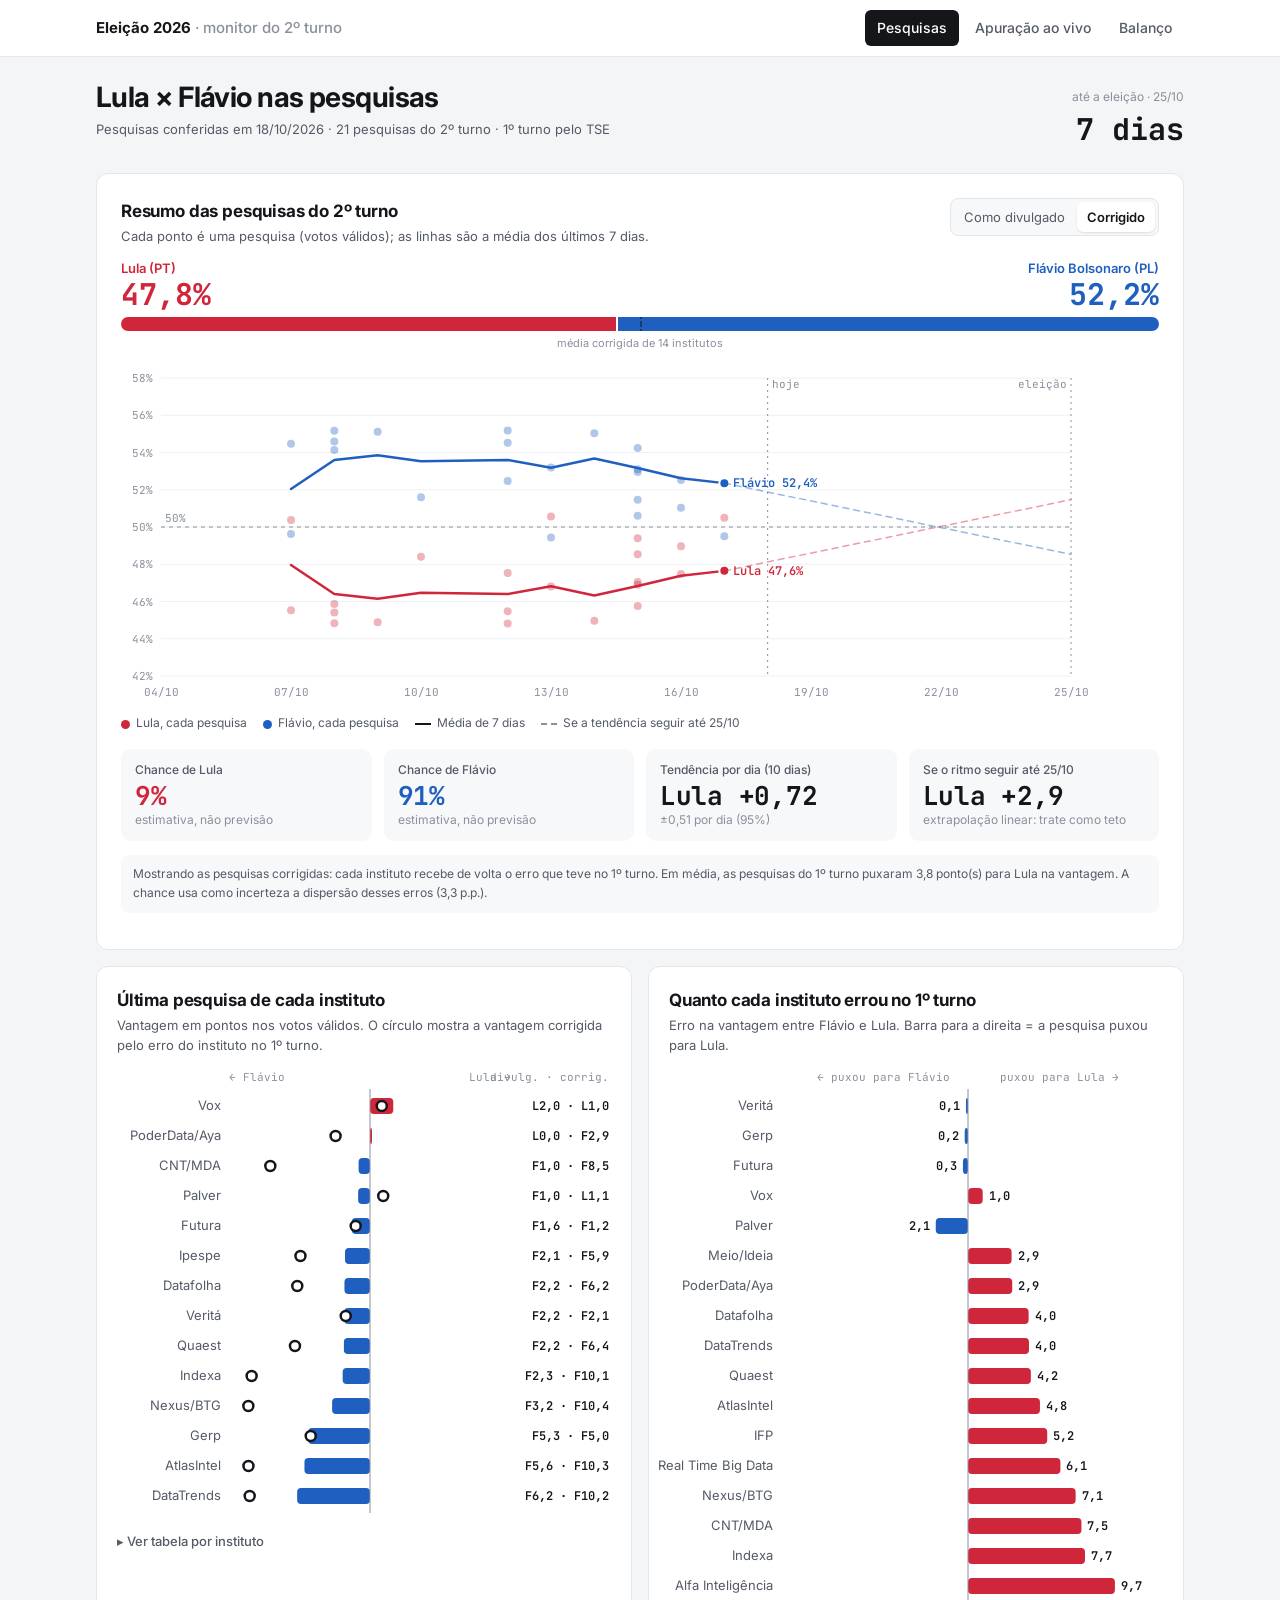
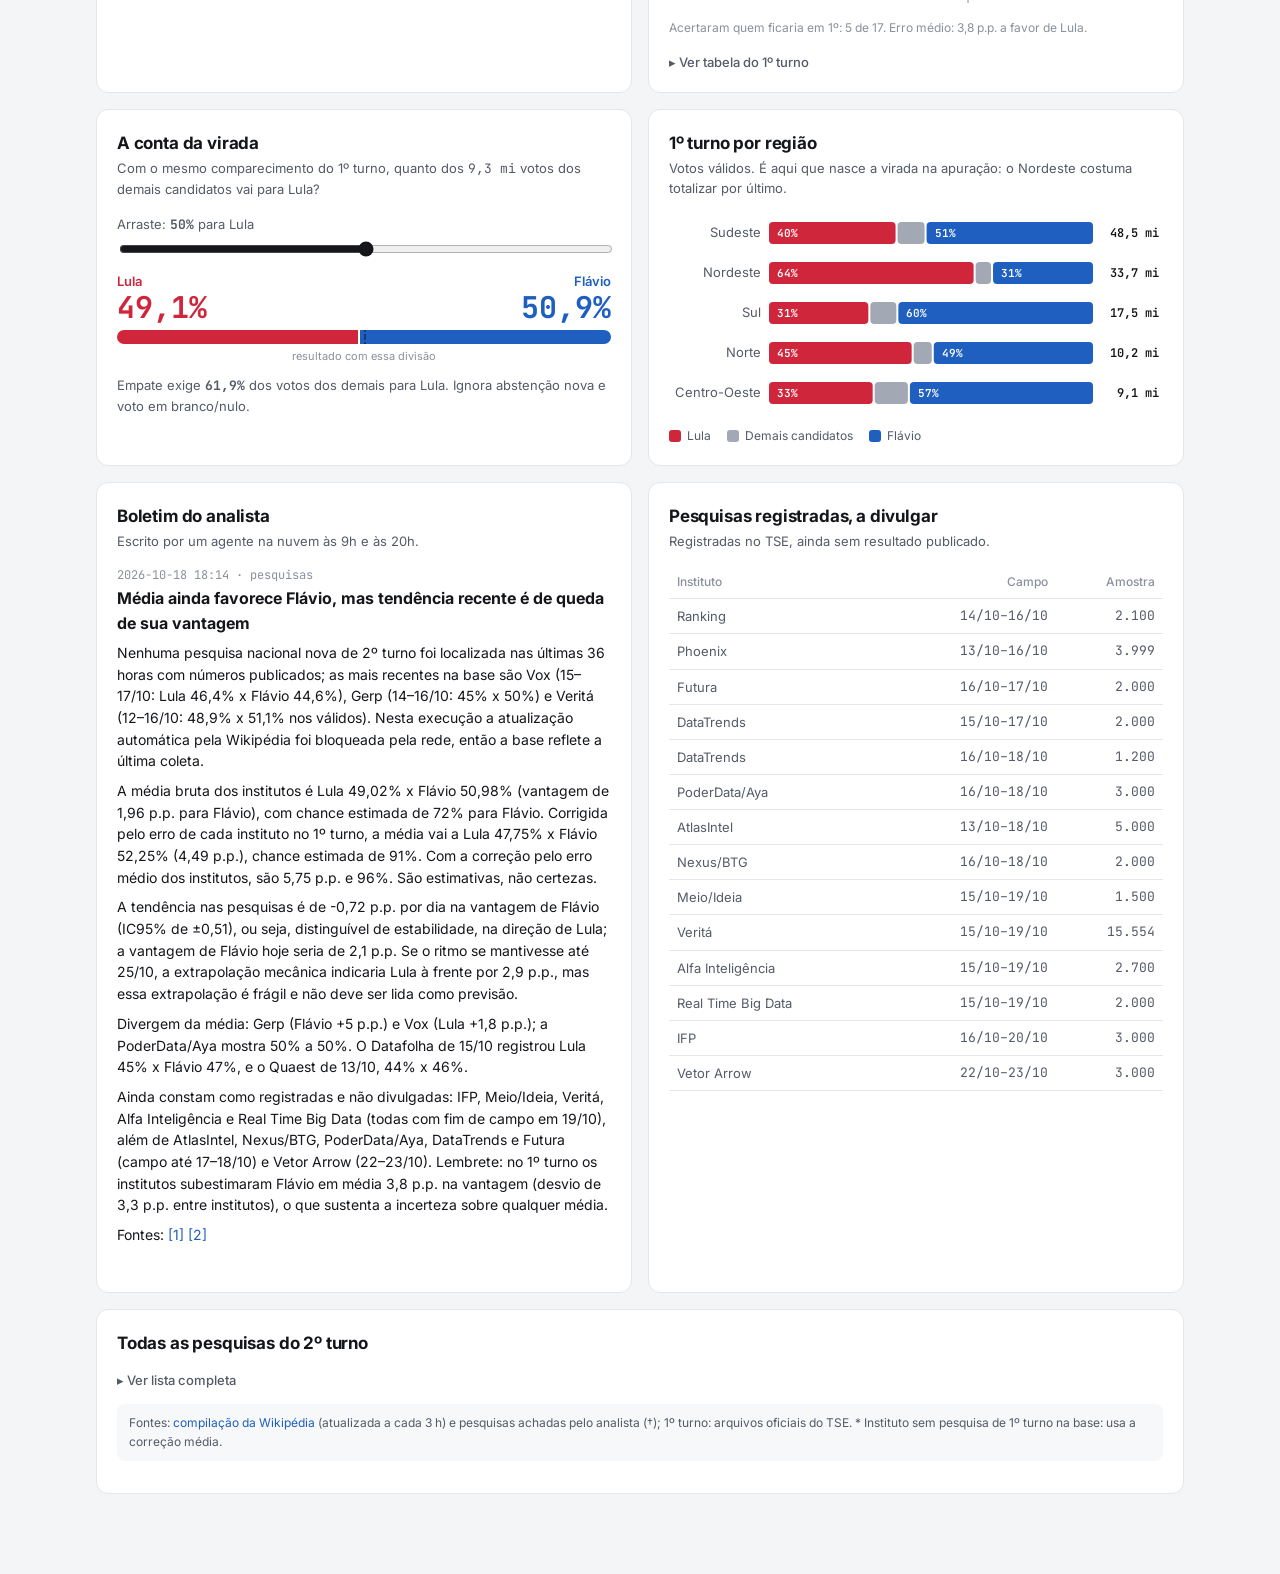
==== painel/index.html @ 5ea0d546 "Celular: abas curtas e rótulos de gráfico dentro da borda Co-Authored-By: Claude Opus 5.5 <noreply@a" ====
<!doctype html>
<html lang="pt-BR">
<head>
<meta charset="utf-8">
<meta name="viewport" content="width=device-width, initial-scale=1">
<meta name="color-scheme" content="light">
<title>Monitor Eleição 2026</title>
<link rel="preconnect" href="https://fonts.googleapis.com">
<link href="https://fonts.googleapis.com/css2?family=Inter:wght@400;500;600;700&family=JetBrains+Mono:wght@400;600&display=swap" rel="stylesheet">
<link rel="stylesheet" href="estilo.css?v=5">
</head>
<body>
<nav class="barra-topo"><div class="dentro">
  <a class="marca" href="index.html">Eleição 2026<span> · monitor do 2º turno</span></a>
  <div class="abas"><a href="index.html" aria-current="page">Pesquisas</a><a href="apuracao.html">Apuração<span class="longo"> ao vivo</span></a><a href="balanco.html">Balanço</a></div>
</div></nav>

<main>
  <div class="titulo">
    <div>
      <h1>Lula × Flávio nas pesquisas</h1>
      <p class="sub" id="atualizado"></p>
    </div>
    <div class="contagem"><div class="mini">até a eleição · 25/10</div><div class="val num" id="dias"></div></div>
  </div>

  <section class="cartao principal">
    <div class="cabeca">
      <div>
        <h2>Resumo das pesquisas do 2º turno</h2>
        <p class="sub" style="margin:0">Cada ponto é uma pesquisa (votos válidos); as linhas são a média dos últimos 7 dias.</p>
      </div>
      <div class="seg" role="group" aria-label="Correção" id="modos">
        <button data-modo="bruta">Como divulgado</button>
        <button data-modo="instituto">Corrigido</button>
      </div>
    </div>
    <div id="duelo"></div>
    <div class="grafico" id="grafResumo" style="margin-top:12px"></div>
    <div class="legenda">
      <span><i class="ponto" style="background:var(--lula)"></i>Lula, cada pesquisa</span>
      <span><i class="ponto" style="background:var(--flavio)"></i>Flávio, cada pesquisa</span>
      <span><i class="linha" style="border-color:var(--texto)"></i>Média de 7 dias</span>
      <span><i class="tracejada" style="border-color:var(--texto-3)"></i>Se a tendência seguir até 25/10</span>
    </div>
    <div class="kpis" id="kpis" style="margin-top:16px"></div>
    <p class="aviso" id="explicaModo"></p>
  </section>

  <div class="grade">
    <section class="cartao">
      <h2>Última pesquisa de cada instituto</h2>
      <p class="sub">Vantagem em pontos nos votos válidos. O círculo mostra a vantagem corrigida pelo erro do instituto no 1º turno.</p>
      <div class="grafico" id="grafInstitutos"></div>
      <details class="tabela"><summary>Ver tabela por instituto</summary><div class="tabela-rola"><table id="institutos"></table></div></details>
    </section>
    <section class="cartao">
      <h2>Quanto cada instituto errou no 1º turno</h2>
      <p class="sub">Erro na vantagem entre Flávio e Lula. Barra para a direita = a pesquisa puxou para Lula.</p>
      <div class="grafico" id="grafErros"></div>
      <p class="mini" id="resumoErros"></p>
      <details class="tabela"><summary>Ver tabela do 1º turno</summary><div class="tabela-rola"><table id="erros1t"></table></div></details>
    </section>
  </div>

  <div class="grade">
    <section class="cartao">
      <h2>A conta da virada</h2>
      <p class="sub">Com o mesmo comparecimento do 1º turno, quanto dos <span class="num" id="outrosVotos"></span> votos dos demais candidatos vai para Lula?</p>
      <label for="transf" class="sub" style="display:block;margin-bottom:4px">Arraste: <b class="num" id="transfValor"></b> para Lula</label>
      <input type="range" id="transf" min="0" max="100" step="1" value="50">
      <div id="dueloTransf" style="margin-top:8px"></div>
      <p class="sub" id="empate" style="margin:10px 0 0"></p>
    </section>
    <section class="cartao">
      <h2>1º turno por região</h2>
      <p class="sub">Votos válidos. É aqui que nasce a virada na apuração: o Nordeste costuma totalizar por último.</p>
      <div class="grafico" id="grafRegioes"></div>
      <div class="legenda">
        <span><i style="background:var(--lula)"></i>Lula</span>
        <span><i style="background:var(--neutro)"></i>Demais candidatos</span>
        <span><i style="background:var(--flavio)"></i>Flávio</span>
      </div>
    </section>
  </div>

  <div class="grade">
    <section class="cartao" id="secBoletins" style="display:none">
      <h2>Boletim do analista</h2>
      <p class="sub">Escrito por um agente na nuvem às 9h e às 20h.</p>
      <div id="boletins"></div>
    </section>
    <section class="cartao">
      <h2>Pesquisas registradas, a divulgar</h2>
      <p class="sub">Registradas no TSE, ainda sem resultado publicado.</p>
      <div class="tabela-rola" style="margin-top:0"><table id="agenda"></table></div>
    </section>
  </div>

  <section class="cartao">
    <h2>Todas as pesquisas do 2º turno</h2>
    <details class="tabela"><summary>Ver lista completa</summary><div class="tabela-rola"><table id="lista2t"></table></div></details>
    <p class="aviso" id="fonte"></p>
  </section>
</main>

<script src="graficos.js?v=5"></script>
<script src="dados.js"></script>
<script>
(() => {
  const D = window.DADOS, P = D.pesquisas, BR = D.primeiro_turno.br;
  const fmt = (n, c = 1) => n.toLocaleString("pt-BR", { minimumFractionDigits: c, maximumFractionDigits: c });
  const sinal = (n, c = 1) => (n > 0 ? "+" : n < 0 ? "−" : "") + fmt(Math.abs(n), c);
  const milhoes = n => fmt(n / 1e6, 1) + " mi";
  const dataBR = s => s.slice(8, 10) + "/" + s.slice(5, 7);
  const dias = (a, b) => (new Date(b + "T12:00:00") - new Date(a + "T12:00:00")) / 864e5;
  const el = id => document.getElementById(id);
  const esc = G.esc;
  const HOJE = P.atualizado_em, ELEICAO = "2026-10-25";

  // Resultado real do 1º turno em % dos válidos (fonte: TSE).
  const real = { lula: 100 * BR.lula / BR.validos, flavio: 100 * BR.flavio / BR.validos };
  const margemReal = real.flavio - real.lula;

  // Pesquisa → votos válidos. Sem 'indecisos', o instituto já divulga válidos; com ele, a base é o que sobra.
  const validos1t = p => { const base = p.indecisos == null ? 100 : 100 - p.indecisos; return { lula: 100 * p.lula / base, flavio: 100 * p.flavio / base }; };
  const validos2t = p => ({ lula: 100 * p.lula / (p.lula + p.flavio), flavio: 100 * p.flavio / (p.lula + p.flavio) });

  // Erro de cada instituto no 1º turno, na vantagem Flávio − Lula.
  const erros = P.primeiro_turno_ultima_por_instituto.map(p => {
    const v = validos1t(p);
    return { ...p, v, erroMargem: (v.flavio - v.lula) - margemReal };
  }).sort((a, b) => a.erroMargem - b.erroMargem);
  const erroDe = Object.fromEntries(erros.map(e => [e.instituto, e.erroMargem]));
  const erroMedio = erros.reduce((s, e) => s + e.erroMargem, 0) / erros.length;
  const desvio = Math.sqrt(erros.reduce((s, e) => s + (e.erroMargem - erroMedio) ** 2, 0) / (erros.length - 1));

  // Correção: se o instituto subestimou Flávio em X pontos no 1º turno, devolve X ao 2º.
  const correcao = (inst, modo) => modo === "bruta" ? 0 : -(erroDe[inst] ?? erroMedio);
  const p2 = P.segundo_turno.map(p => ({ ...p, v: validos2t(p), margem: validos2t(p).flavio - validos2t(p).lula }))
    .sort((a, b) => b.fim.localeCompare(a.fim));
  const ultimas = {}; for (const p of p2) if (!ultimas[p.instituto]) ultimas[p.instituto] = p;

  function media(modo) {
    let soma = 0, pesos = 0;
    for (const p of Object.values(ultimas)) {
      const peso = Math.sqrt(Math.min(p.amostra, 5000)) * Math.exp(-dias(p.fim, HOJE) / 7);
      soma += peso * (p.margem + correcao(p.instituto, modo)); pesos += peso;
    }
    return { margem: soma / pesos, n: Object.keys(ultimas).length };
  }
  function tendencia(modo) {
    const pts = p2.filter(p => dias(p.fim, HOJE) <= 10).map(p => ({ x: -dias(p.fim, HOJE), y: p.margem + correcao(p.instituto, modo) }));
    if (pts.length < 4) return null;
    const mx = pts.reduce((a, p) => a + p.x, 0) / pts.length, my = pts.reduce((a, p) => a + p.y, 0) / pts.length;
    const sxx = pts.reduce((a, p) => a + (p.x - mx) ** 2, 0);
    const b = pts.reduce((a, p) => a + (p.x - mx) * (p.y - my), 0) / sxx;
    const res = Math.sqrt(pts.reduce((a, p) => a + (p.y - (my + b * (p.x - mx))) ** 2, 0) / (pts.length - 2));
    return { b, ic: 1.96 * res / Math.sqrt(sxx), hoje: my - b * mx, dia25: my + b * (dias(HOJE, ELEICAO) - mx), n: pts.length };
  }
  const phi = x => { const t = 1 / (1 + .2316419 * Math.abs(x)); const d = .3989423 * Math.exp(-x * x / 2);
    const p = d * t * (.3193815 + t * (-.3565638 + t * (1.781478 + t * (-1.821256 + t * 1.330274)))); return x > 0 ? 1 - p : p; };
  const kpi = (rot, val, det = "", cls = "") => `<div class="kpi"><div class="rot">${rot}</div><div class="val num ${cls}">${val}</div><div class="det">${det}</div></div>`;

  el("atualizado").textContent = `Pesquisas conferidas em ${dataBR(HOJE)}/2026 · ${p2.length} pesquisas do 2º turno · 1º turno pelo TSE`;
  el("dias").textContent = Math.round(dias(HOJE, ELEICAO)) + " dias";

  // ------------------------------------------------ resumo principal
  let modo = "instituto";
  function desenhaResumo() {
    document.querySelectorAll("#modos button").forEach(b => b.setAttribute("aria-pressed", b.dataset.modo === modo));
    const m = media(modo), t = tendencia(modo);
    const lula = 50 - m.margem / 2, flavio = 50 + m.margem / 2;
    const chanceF = phi(m.margem / desvio);
    G.duelo(el("duelo"), lula, flavio, "Lula (PT)", "Flávio Bolsonaro (PL)", `média ${modo === "bruta" ? "como divulgada" : "corrigida"} de ${m.n} institutos`);

    const pontoL = p => 50 - (p.margem + correcao(p.instituto, modo)) / 2;
    // Média móvel de 7 dias em cada data de término, com só a pesquisa mais recente de cada instituto na janela.
    const datas = [...new Set(p2.map(p => p.fim))].sort();
    const mediaEm = dt => { const janela = {}; for (const p of p2) if (dias(p.fim, dt) >= 0 && dias(p.fim, dt) < 7 && !janela[p.instituto]) janela[p.instituto] = p;
      const v = Object.values(janela); return v.reduce((a, p) => a + pontoL(p), 0) / v.length; };
    const serieL = datas.map(dt => [dt, mediaEm(dt)]);
    const vals = p2.map(pontoL);
    const lim = Math.max(8, Math.ceil(Math.max(...vals.map(v => Math.abs(v - 50))) + 1));
    const series = [
      { nome: "Lula", cor: "var(--lula)", pontos: serieL },
      { nome: "Flávio", cor: "var(--flavio)", pontos: serieL.map(([d, v]) => [d, 100 - v]) },
    ];
    if (t) {
      const ultimo = serieL.at(-1)[0];
      const fimL = 50 - t.dia25 / 2, iniL = serieL.at(-1)[1];
      series.push({ nome: "", cor: "var(--lula)", pontos: [[ultimo, iniL], [ELEICAO, fimL]], tracejada: true, largura: 1.5, opacidade: .45, rotulo: false });
      series.push({ nome: "", cor: "var(--flavio)", pontos: [[ultimo, 100 - iniL], [ELEICAO, 100 - fimL]], tracejada: true, largura: 1.5, opacidade: .45, rotulo: false });
    }
    G.linhas(el("grafResumo"), {
      rotulo: "Lula e Flávio nas pesquisas do 2º turno",
      x: { min: "2026-10-04", max: ELEICAO },
      y: { min: 50 - lim, max: 50 + lim, passo: lim > 10 ? 4 : 2, fmt: v => v + "%", fmtValor: v => fmt(v) + "%" },
      series,
      pontos: p2.flatMap(p => [{ x: p.fim, y: pontoL(p), cor: "var(--lula)" }, { x: p.fim, y: 100 - pontoL(p), cor: "var(--flavio)" }]),
      refY: [{ y: 50, rotulo: "50%" }],
      refX: [{ x: HOJE, rotulo: "hoje" }, { x: ELEICAO, rotulo: "eleição" }],
      dicaX: dt => {
        const doDia = p2.filter(p => p.fim === dt);
        const mm = serieL.find(s => s[0] === dt);
        return `<b>${dataBR(dt)}</b>` + (mm ? `<br>Média: <span class="q" style="background:var(--lula)"></span>${fmt(mm[1])}% × <span class="q" style="background:var(--flavio)"></span>${fmt(100 - mm[1])}%` : "") +
          doDia.map(p => `<br>${esc(p.instituto)}: ${fmt(pontoL(p))}% × ${fmt(100 - pontoL(p))}%`).join("");
      },
    });

    const tTexto = t ? `${t.b === 0 ? "estável" : (t.b > 0 ? "Flávio" : "Lula") + " +" + fmt(Math.abs(t.b), 2)}` : "—";
    el("kpis").innerHTML =
      kpi("Chance de Lula", fmt(100 * (1 - chanceF), 0) + "%", "estimativa, não previsão", "lula") +
      kpi("Chance de Flávio", fmt(100 * chanceF, 0) + "%", "estimativa, não previsão", "flavio") +
      kpi("Tendência por dia (10 dias)", tTexto, t ? (Math.abs(t.b) < t.ic ? "não dá para distinguir de estabilidade" : `±${fmt(t.ic, 2)} por dia (95%)`) : "") +
      kpi("Se o ritmo seguir até 25/10", t ? (t.dia25 >= 0 ? "Flávio " : "Lula ") + sinal(Math.abs(t.dia25)) : "—", "extrapolação linear: trate como teto");
    el("explicaModo").innerHTML = modo === "bruta"
      ? "Mostrando as pesquisas como foram divulgadas, convertidas para votos válidos."
      : `Mostrando as pesquisas corrigidas: cada instituto recebe de volta o erro que teve no 1º turno. Em média, as pesquisas do 1º turno puxaram ${fmt(Math.abs(erroMedio))} ponto(s) para Lula na vantagem. A chance usa como incerteza a dispersão desses erros (${fmt(desvio)} p.p.).`;
    desenhaInstitutos();
  }
  document.querySelectorAll("#modos button").forEach(b => b.addEventListener("click", () => { modo = b.dataset.modo; desenhaResumo(); }));

  // ------------------------------------------------ última pesquisa de cada instituto
  function desenhaInstitutos() {
    const lista = Object.values(ultimas).map(p => ({ p, bruta: -p.margem, corr: -(p.margem + correcao(p.instituto, "instituto")) }))
      .sort((a, b) => b.bruta - a.bruta);
    const max = Math.ceil(Math.max(...lista.flatMap(l => [Math.abs(l.bruta), Math.abs(l.corr)])) + 1);
    G.barras(el("grafInstitutos"), {
      divergente: true, max, rotuloNeg: "← Flávio", rotuloPos: "Lula →", colunaValor: 110, tituloColuna: "divulg. · corrig.",
      itens: lista.map(l => ({
        rotulo: l.p.instituto, valor: l.bruta, cor: l.bruta >= 0 ? "var(--lula)" : "var(--flavio)",
        texto: `${l.bruta >= 0 ? "L" : "F"}${fmt(Math.abs(l.bruta))} · ${l.corr >= 0 ? "L" : "F"}${fmt(Math.abs(l.corr))}`,
        marcador: { valor: l.corr, cor: "var(--texto)" },
        dica: `<b>${esc(l.p.instituto)}</b> · ${dataBR(l.p.inicio)}–${dataBR(l.p.fim)}<br>Válidos: Lula ${fmt(l.p.v.lula)}% × Flávio ${fmt(l.p.v.flavio)}%<br>Corrigida: ${l.corr >= 0 ? "Lula" : "Flávio"} +${fmt(Math.abs(l.corr))}${erroDe[l.p.instituto] == null ? " (erro médio)" : ""}<br>Amostra ${l.p.amostra.toLocaleString("pt-BR")}`,
      })),
    });
  }

  // ------------------------------------------------ erros do 1º turno
  const maxErro = Math.ceil(Math.max(...erros.map(e => Math.abs(e.erroMargem))));
  G.barras(el("grafErros"), {
    divergente: true, max: maxErro, rotuloNeg: "← puxou para Flávio", rotuloPos: "puxou para Lula →",
    itens: [...erros].sort((a, b) => Math.abs(a.erroMargem) - Math.abs(b.erroMargem)).map(e => ({
      rotulo: e.instituto, valor: -e.erroMargem, cor: e.erroMargem < 0 ? "var(--lula)" : "var(--flavio)",
      texto: fmt(Math.abs(e.erroMargem)),
      dica: `<b>${esc(e.instituto)}</b> · ${dataBR(e.fim)}<br>Pesquisa: Lula ${fmt(e.v.lula)}% × Flávio ${fmt(e.v.flavio)}%<br>Urna: Lula ${fmt(real.lula)}% × Flávio ${fmt(real.flavio)}%<br>Líder certo? ${e.v.flavio > e.v.lula ? "sim" : "não"}`,
    })),
  });
  const acertaram = erros.filter(e => e.v.flavio > e.v.lula).length;
  el("resumoErros").textContent = `Acertaram quem ficaria em 1º: ${acertaram} de ${erros.length}. Erro médio: ${fmt(Math.abs(erroMedio))} p.p. a favor de Lula.`;
  el("erros1t").innerHTML = `<tr><th>Instituto</th><th>Data</th><th>Lula</th><th>Flávio</th><th>Erro vantagem</th><th>Líder certo?</th></tr>` +
    `<tr class="destaque"><td>Resultado TSE</td><td class="num">04/10</td><td class="num">${fmt(real.lula)}</td><td class="num">${fmt(real.flavio)}</td><td></td><td></td></tr>` +
    [...erros].sort((a, b) => Math.abs(a.erroMargem) - Math.abs(b.erroMargem)).map(e => `<tr><td>${esc(e.instituto)}</td><td class="num">${dataBR(e.fim)}</td><td class="num">${fmt(e.v.lula)}</td><td class="num">${fmt(e.v.flavio)}</td><td class="num">${sinal(e.erroMargem)}</td><td>${e.v.flavio > e.v.lula ? "sim" : "não"}</td></tr>`).join("");

  // ------------------------------------------------ tabela por instituto (2º turno)
  el("institutos").innerHTML = `<tr><th>Instituto</th><th>Nº</th><th>Lula 1ª → última</th><th>Variação</th><th>Erro 1º turno</th></tr>` +
    [...new Set(p2.map(p => p.instituto))].map(nome => {
      const meus = p2.filter(p => p.instituto === nome).sort((a, b) => a.fim.localeCompare(b.fim));
      const d = meus.at(-1).v.lula - meus[0].v.lula;
      return `<tr><td>${esc(nome)}</td><td class="num">${meus.length}</td><td class="num">${fmt(meus[0].v.lula)} → ${fmt(meus.at(-1).v.lula)}</td><td class="num">${meus.length > 1 ? sinal(d) : "—"}</td><td class="num">${erroDe[nome] == null ? "—" : sinal(erroDe[nome])}</td></tr>`;
    }).join("");

  // ------------------------------------------------ conta da virada
  el("outrosVotos").textContent = milhoes(BR.outros);
  const empate = (BR.flavio - BR.lula + BR.outros) / (2 * BR.outros);
  function desenhaTransf() {
    const t = +el("transf").value / 100;
    el("transfValor").textContent = fmt(100 * t, 0) + "%";
    G.duelo(el("dueloTransf"), BR.lula + t * BR.outros, BR.flavio + (1 - t) * BR.outros, "Lula", "Flávio", "resultado com essa divisão");
    el("empate").innerHTML = `Empate exige <b class="num">${fmt(100 * empate)}%</b> dos votos dos demais para Lula. Ignora abstenção nova e voto em branco/nulo.`;
  }
  el("transf").addEventListener("input", desenhaTransf);
  desenhaTransf();

  // ------------------------------------------------ regiões (1º turno)
  const nomes = { N: "Norte", NE: "Nordeste", CO: "Centro-Oeste", SE: "Sudeste", S: "Sul", EX: "Exterior" };
  const reg = {};
  for (const [uf, r] of Object.entries(D.primeiro_turno)) { if (uf === "br") continue;
    const g = reg[r.regiao] ??= { lula: 0, flavio: 0, outros: 0, validos: 0 }; g.lula += r.lula; g.flavio += r.flavio; g.outros += r.outros; g.validos += r.validos; }
  G.empilhadas(el("grafRegioes"), {
    direita: true,
    itens: Object.entries(reg).filter(([k]) => k !== "EX").sort((a, b) => b[1].validos - a[1].validos).map(([k, g]) => ({
      rotulo: nomes[k], direita: milhoes(g.validos),
      partes: [{ valor: g.lula, cor: "var(--lula)", texto: fmt(100 * g.lula / g.validos, 0) + "%" }, { valor: g.outros, cor: "var(--neutro)" },
               { valor: g.flavio, cor: "var(--flavio)", texto: fmt(100 * g.flavio / g.validos, 0) + "%" }],
      dica: `<b>${nomes[k]}</b> · ${milhoes(g.validos)} válidos<br>Lula ${fmt(100 * g.lula / g.validos)}% · Flávio ${fmt(100 * g.flavio / g.validos)}% · demais ${fmt(100 * g.outros / g.validos)}%<br>Saldo: ${g.lula > g.flavio ? "Lula" : "Flávio"} +${milhoes(Math.abs(g.lula - g.flavio))}`,
    })),
  });

  // ------------------------------------------------ boletins
  const bol = D.boletins || [];
  if (bol.length) {
    el("secBoletins").style.display = "block";
    const bloco = b => `<div class="boletim"><div class="quando num">${esc(b.quando).replace("T", " ").slice(0, 16)} · ${esc(b.tipo)}</div>` +
      `<h3>${esc(b.titulo)}</h3>${(b.paragrafos || []).map(t => `<p>${esc(t)}</p>`).join("")}` +
      `${(b.fontes || []).length ? `<p class="mini">Fontes: ${b.fontes.map((u, i) => `<a href="${esc(u)}" rel="noopener">[${i + 1}]</a>`).join(" ")}</p>` : ""}</div>`;
    el("boletins").innerHTML = bloco(bol[0]) + (bol.length > 1 ? `<details class="anteriores"><summary>Boletins anteriores (${bol.length - 1})</summary>${bol.slice(1).map(bloco).join("")}</details>` : "");
  }

  // ------------------------------------------------ agenda e lista completa
  el("agenda").innerHTML = `<tr><th>Instituto</th><th>Campo</th><th>Amostra</th></tr>` +
    [...P.segundo_turno_a_divulgar].sort((a, b) => a.fim.localeCompare(b.fim)).map(p =>
      `<tr class="pend"><td>${esc(p.instituto)}</td><td class="num">${dataBR(p.inicio)}–${dataBR(p.fim)}</td><td class="num">${p.amostra.toLocaleString("pt-BR")}</td></tr>`).join("") ||
    `<tr><td colspan="3" class="sub">Nenhuma no momento.</td></tr>`;
  el("lista2t").innerHTML = `<tr><th>Instituto</th><th>Campo</th><th>Amostra</th><th>Divulgado L × F</th><th>Válidos Lula</th><th>Válidos Flávio</th><th>Corrigida</th></tr>` +
    p2.map(p => { const c = p.margem + correcao(p.instituto, "instituto");
      return `<tr><td>${esc(p.instituto)}${p.fonte === "extra" ? " †" : ""}</td><td class="num">${dataBR(p.inicio)}–${dataBR(p.fim)}</td><td class="num">${p.amostra.toLocaleString("pt-BR")}</td>` +
        `<td class="num">${fmt(p.lula)} × ${fmt(p.flavio)}</td><td class="num">${fmt(p.v.lula)}</td><td class="num">${fmt(p.v.flavio)}</td>` +
        `<td class="num">${c >= 0 ? "F" : "L"} +${fmt(Math.abs(c))}${erroDe[p.instituto] == null ? "*" : ""}</td></tr>`; }).join("");
  el("fonte").innerHTML = `Fontes: <a href="${P.fonte}">compilação da Wikipédia</a> (atualizada a cada 3 h) e pesquisas achadas pelo analista (†); 1º turno: arquivos oficiais do TSE. * Instituto sem pesquisa de 1º turno na base: usa a correção média.`;

  desenhaResumo();
  // O robô atualiza as pesquisas a cada 3 h; a página se recarrega a cada 15 min para pegar a versão nova.
  setTimeout(() => location.reload(), 15 * 60 * 1000);
})();
</script>
</body>
</html>
---- painel/estilo.css ----
/* Tema claro único das três páginas. Sem modo escuro de propósito: o site é lido de dia e de noite
   no mesmo visual, e os gráficos foram calibrados contra este fundo. */
:root {
  color-scheme: light;
  --fundo: #f4f5f7;
  --cartao: #ffffff;
  --texto: #14161a;
  --texto-2: #545a66;
  --texto-3: #8a909c;
  --linha: #e3e6eb;
  --grade: #eef0f3;
  --lula: #d0263c;
  --lula-claro: #f9dde1;
  --flavio: #1f5fbf;
  --flavio-claro: #dbe6f7;
  --neutro: #a3a9b4;
  --destaque: #f7f8fa;
  --alerta: #c2410c;
  --marca: #14161a;
}

* { box-sizing: border-box; }
html { background: var(--fundo); }
body { margin: 0; background: var(--fundo); color: var(--texto); font: 15px/1.55 Inter, system-ui, -apple-system, "Segoe UI", sans-serif; -webkit-font-smoothing: antialiased; }
a { color: var(--flavio); text-decoration: none; }
a:hover { text-decoration: underline; }
.num { font-family: "JetBrains Mono", ui-monospace, monospace; font-variant-numeric: tabular-nums; }
.lula { color: var(--lula); }
.flavio { color: var(--flavio); }

/* Barra de navegação */
.barra-topo { background: var(--cartao); border-bottom: 1px solid var(--linha); position: sticky; top: 0; z-index: 10; }
.barra-topo .dentro { max-width: 1120px; margin: 0 auto; padding: 0 16px; display: flex; align-items: center; gap: 20px; height: 56px; overflow-x: auto; }
.marca { font-weight: 700; font-size: 15px; white-space: nowrap; color: var(--texto); }
.marca span { color: var(--texto-3); font-weight: 500; }
.abas { display: flex; gap: 4px; margin-left: auto; }
.abas a { color: var(--texto-2); padding: 7px 12px; border-radius: 6px; font-size: 14px; font-weight: 500; white-space: nowrap; }
.abas a:hover { background: var(--destaque); text-decoration: none; }
.abas a[aria-current="page"] { background: var(--texto); color: #fff; }

main { max-width: 1120px; margin: 0 auto; padding: 24px 16px 64px; }
.titulo { display: flex; justify-content: space-between; align-items: flex-end; gap: 16px; flex-wrap: wrap; margin-bottom: 20px; }
h1 { font-size: 28px; line-height: 1.2; margin: 0 0 4px; letter-spacing: -.02em; }
h2 { font-size: 17px; margin: 0 0 2px; letter-spacing: -.01em; }
.sub { color: var(--texto-2); font-size: 13px; margin: 0 0 14px; }
.mini { color: var(--texto-3); font-size: 12px; }

.cartao { background: var(--cartao); border: 1px solid var(--linha); border-radius: 12px; padding: 20px; margin-bottom: 16px; }
.cartao.principal { padding: 24px; }
.grade { display: grid; gap: 16px; grid-template-columns: repeat(auto-fit, minmax(320px, 1fr)); margin-bottom: 16px; }
.grade > .cartao { margin-bottom: 0; }
.cabeca { display: flex; justify-content: space-between; align-items: flex-start; gap: 12px; flex-wrap: wrap; margin-bottom: 12px; }

/* Números de destaque */
.kpis { display: grid; gap: 12px; grid-template-columns: repeat(auto-fit, minmax(160px, 1fr)); }
.kpi { background: var(--destaque); border-radius: 10px; padding: 12px 14px; }
.kpi .rot { font-size: 12px; color: var(--texto-2); font-weight: 500; }
.kpi .val { font-size: 26px; font-weight: 700; line-height: 1.2; letter-spacing: -.01em; }
.kpi .det { font-size: 12px; color: var(--texto-3); }
.contagem { text-align: right; }
.contagem .val { font-size: 30px; font-weight: 700; }

/* Barra dividida Lula × Flávio */
.duelo { margin: 6px 0 4px; }
.duelo .nomes { display: flex; justify-content: space-between; font-size: 13px; font-weight: 600; margin-bottom: 6px; }
.duelo .nomes b { font-size: 30px; font-weight: 700; display: block; line-height: 1.1; }
.duelo .trilho { position: relative; display: flex; height: 14px; border-radius: 7px; overflow: hidden; gap: 2px; background: var(--cartao); }
.duelo .trilho span { display: block; height: 100%; }
.duelo .trilho::after { content: ""; position: absolute; left: 50%; top: -4px; bottom: -4px; border-left: 2px dashed var(--texto); opacity: .5; }
.duelo .legenda-meio { text-align: center; font-size: 11px; color: var(--texto-3); margin-top: 4px; }

/* Controles */
.seg { display: inline-flex; background: var(--destaque); border: 1px solid var(--linha); border-radius: 8px; padding: 3px; gap: 2px; }
.seg button { border: 0; background: transparent; color: var(--texto-2); padding: 5px 10px; font: inherit; font-size: 13px; border-radius: 6px; cursor: pointer; white-space: nowrap; }
.seg button[aria-pressed="true"] { background: var(--cartao); color: var(--texto); font-weight: 600; box-shadow: 0 1px 2px rgba(20, 22, 26, .12); }
input[type=range] { width: 100%; accent-color: var(--texto); }

/* Gráficos */
.grafico { position: relative; width: 100%; }
.grafico svg { display: block; width: 100%; height: auto; overflow: visible; }
.grafico text { fill: var(--texto-3); font: 11px "JetBrains Mono", ui-monospace, monospace; }
.grafico .rotulo-dado { fill: var(--texto); font-weight: 600; font-size: 12px; }
.grafico .rotulo-cat { fill: var(--texto-2); font: 13px Inter, system-ui, sans-serif; }
.grafico .grade-l { stroke: var(--grade); }
.grafico .eixo-zero { stroke: var(--texto-3); }
.legenda { display: flex; gap: 16px; flex-wrap: wrap; font-size: 12px; color: var(--texto-2); margin-top: 10px; }
.legenda i { display: inline-block; width: 12px; height: 12px; border-radius: 3px; vertical-align: -2px; margin-right: 6px; }
.legenda i.linha { height: 0; border-top: 2px solid; border-radius: 0; width: 16px; vertical-align: middle; }
.legenda i.tracejada { height: 0; border-top: 2px dashed; border-radius: 0; width: 16px; vertical-align: middle; }
.legenda i.ponto { width: 9px; height: 9px; border-radius: 50%; }
.dica { position: absolute; pointer-events: none; background: var(--texto); color: #fff; font-size: 12px; line-height: 1.45; padding: 8px 10px; border-radius: 8px; white-space: nowrap; z-index: 5; opacity: 0; transition: opacity .1s; }
.dica b { font-weight: 600; }
.dica .q { display: inline-block; width: 8px; height: 8px; border-radius: 2px; margin-right: 6px; }

/* Tabelas (sempre recolhidas atrás dos gráficos) */
details.tabela { margin-top: 14px; }
details.tabela > summary { cursor: pointer; color: var(--texto-2); font-size: 13px; font-weight: 500; list-style: none; }
details.tabela > summary::before { content: "▸ "; }
details.tabela[open] > summary::before { content: "▾ "; }
.tabela-rola { overflow-x: auto; margin-top: 10px; }
table { width: 100%; border-collapse: collapse; font-size: 13px; }
th, td { padding: 7px 8px; border-bottom: 1px solid var(--linha); text-align: right; white-space: nowrap; }
th:first-child, td:first-child { text-align: left; }
th { color: var(--texto-3); font-weight: 500; font-size: 12px; }
tr.destaque td { font-weight: 600; background: var(--destaque); }
.pend td { color: var(--texto-2); }

.aviso { font-size: 12px; color: var(--texto-2); background: var(--destaque); border-radius: 8px; padding: 10px 12px; margin-top: 14px; }
.faixa { color: #fff; font-weight: 600; padding: 10px 14px; border-radius: 10px; margin-bottom: 16px; display: none; }

/* Boletins */
.boletim { padding: 0 0 4px; margin: 0 0 14px; }
.boletim h3 { font-size: 16px; margin: 2px 0 6px; }
.boletim p { margin: 0 0 8px; font-size: 14px; color: var(--texto); }
.boletim .quando { font-size: 12px; color: var(--texto-3); }
details.anteriores summary { cursor: pointer; color: var(--texto-2); font-size: 13px; }

@media (max-width: 560px) {
  h1 { font-size: 23px; }
  .cartao, .cartao.principal { padding: 16px; }
  .duelo .nomes b { font-size: 24px; }
  .kpi .val { font-size: 22px; }
  .marca span, .abas .longo { display: none; }
  .barra-topo .dentro { gap: 10px; }
  .abas a { padding: 7px 9px; }
}
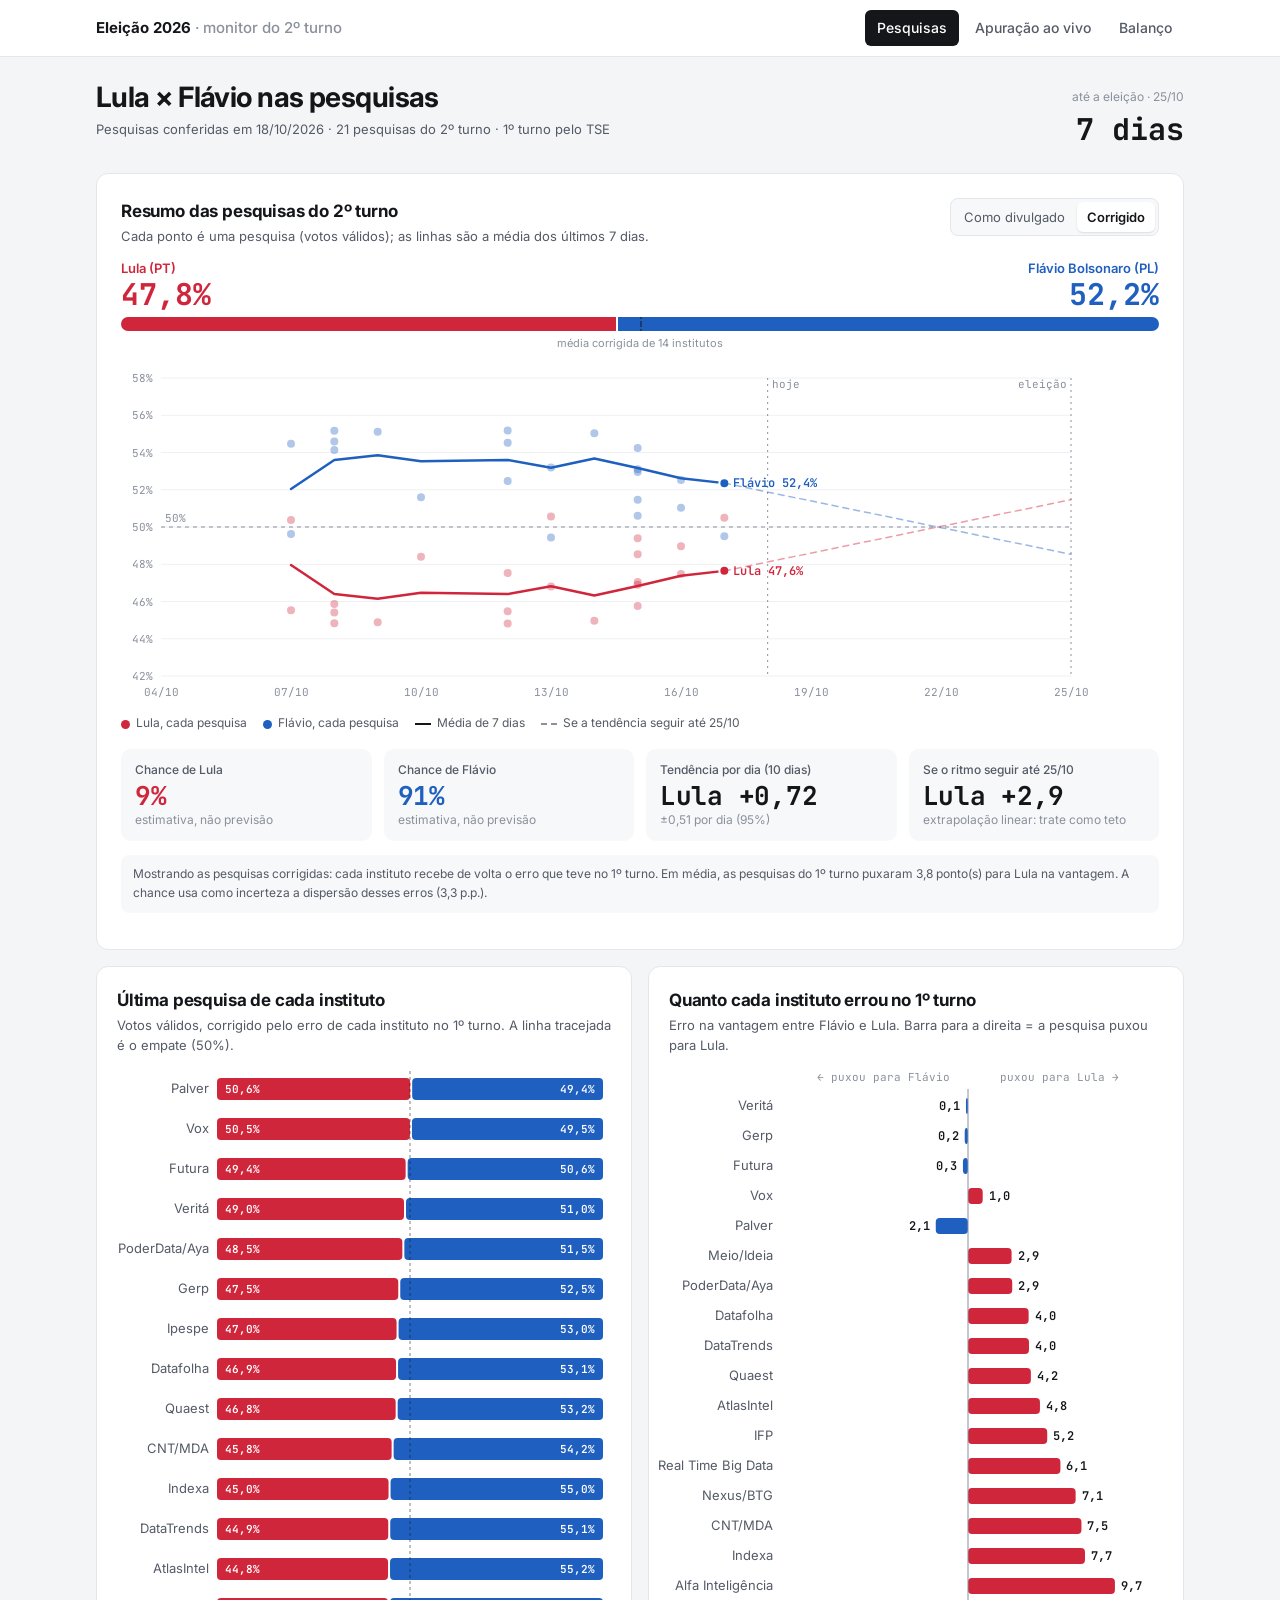
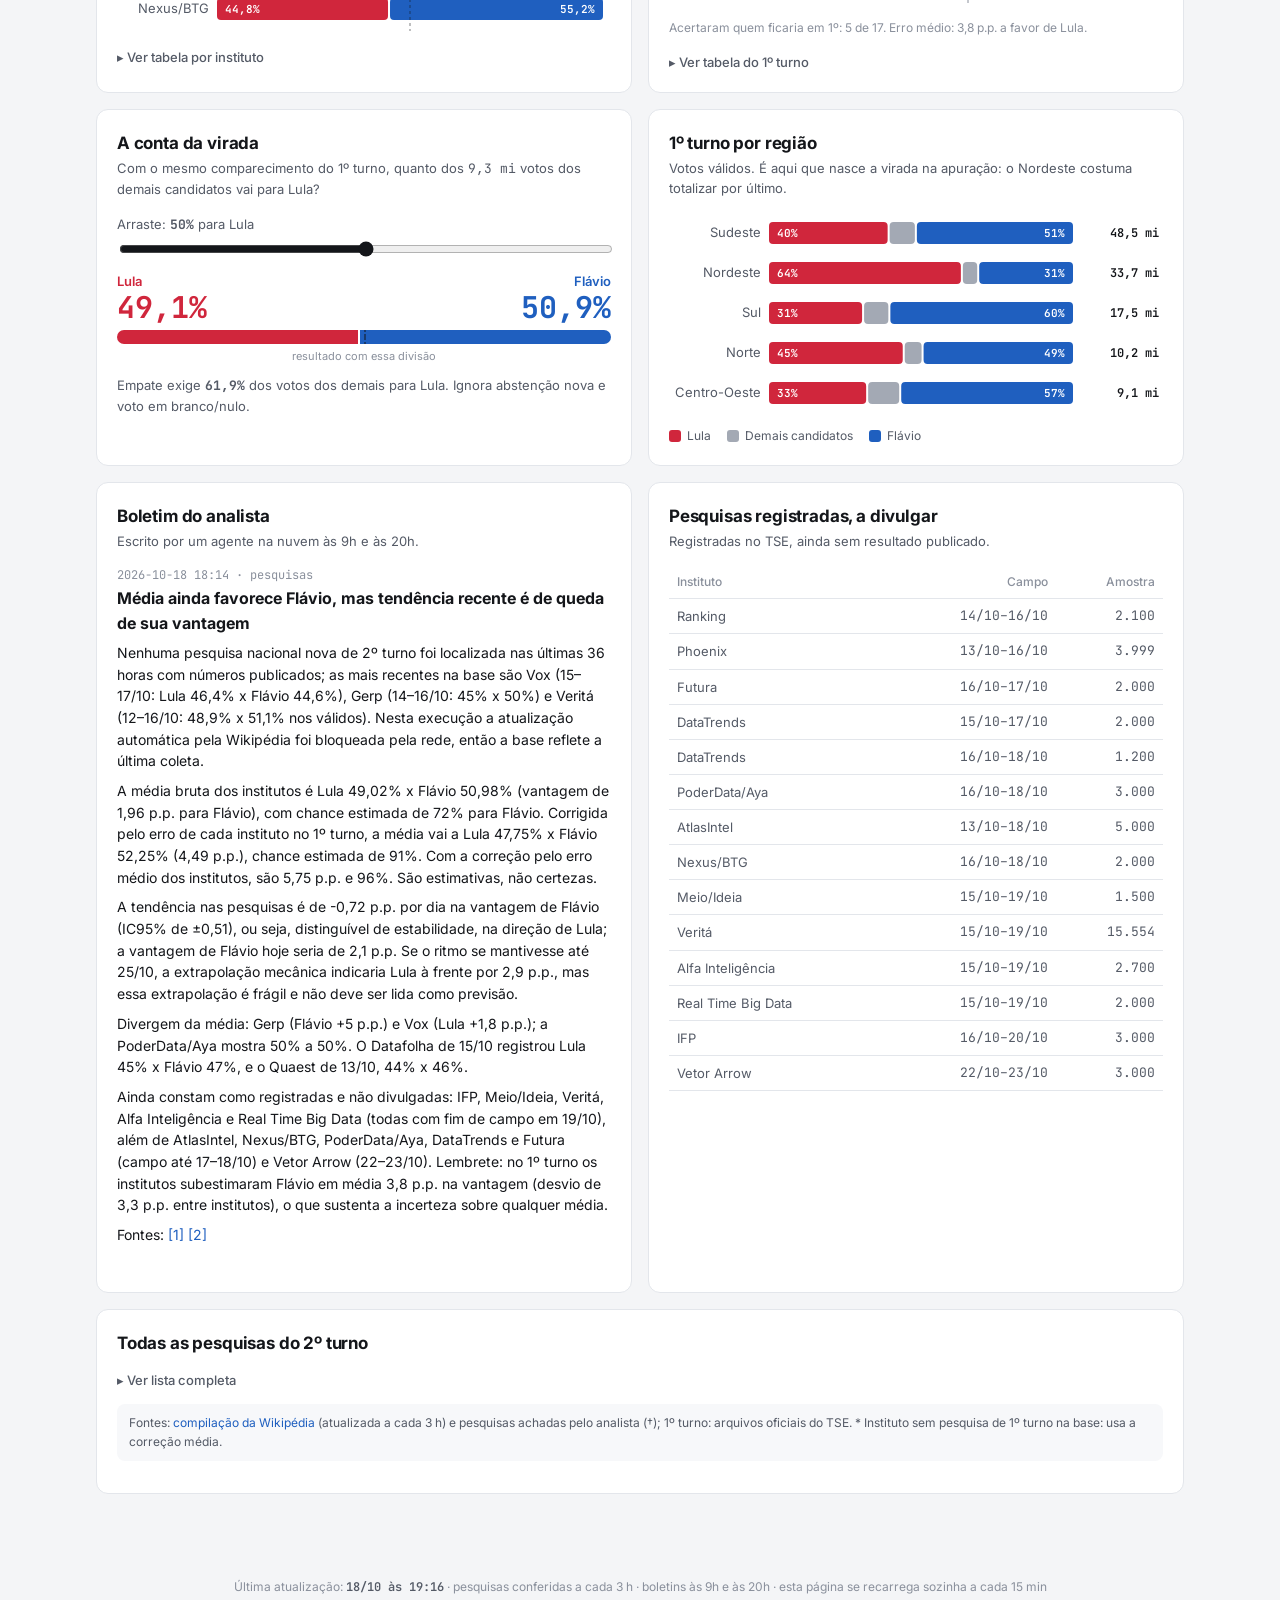
==== commit 19baa1b8: "Gráfico por instituto em barras Lula × Flávio; rodapé com a última atualização O robô das pesquisas " ====
--- a/painel/index.html
+++ b/painel/index.html
@@ -7,7 +7,7 @@
 <title>Monitor Eleição 2026</title>
 <link rel="preconnect" href="https://fonts.googleapis.com">
 <link href="https://fonts.googleapis.com/css2?family=Inter:wght@400;500;600;700&family=JetBrains+Mono:wght@400;600&display=swap" rel="stylesheet">
-<link rel="stylesheet" href="estilo.css?v=5">
+<link rel="stylesheet" href="estilo.css?v=10">
 </head>
 <body>
 <nav class="barra-topo"><div class="dentro">
@@ -50,7 +50,7 @@
   <div class="grade">
     <section class="cartao">
       <h2>Última pesquisa de cada instituto</h2>
-      <p class="sub">Vantagem em pontos nos votos válidos. O círculo mostra a vantagem corrigida pelo erro do instituto no 1º turno.</p>
+      <p class="sub" id="subInstitutos">Votos válidos. A linha tracejada é o empate (50%).</p>
       <div class="grafico" id="grafInstitutos"></div>
       <details class="tabela"><summary>Ver tabela por instituto</summary><div class="tabela-rola"><table id="institutos"></table></div></details>
     </section>
@@ -103,9 +103,10 @@
     <p class="aviso" id="fonte"></p>
   </section>
 </main>
-
-<script src="graficos.js?v=5"></script>
-<script src="dados.js"></script>
+<footer class="rodape" id="rodape"></footer>
+
+<script src="graficos.js?v=10"></script>
+<script>document.write('<script src="dados.js?t=' + Date.now() + '"><\/script>'); /* sempre a versão mais nova dos dados, sem esperar o cache */</script>
 <script>
 (() => {
   const D = window.DADOS, P = D.pesquisas, BR = D.primeiro_turno.br;
@@ -223,17 +224,23 @@
 
   // ------------------------------------------------ última pesquisa de cada instituto
   function desenhaInstitutos() {
-    const lista = Object.values(ultimas).map(p => ({ p, bruta: -p.margem, corr: -(p.margem + correcao(p.instituto, "instituto")) }))
-      .sort((a, b) => b.bruta - a.bruta);
-    const max = Math.ceil(Math.max(...lista.flatMap(l => [Math.abs(l.bruta), Math.abs(l.corr)])) + 1);
-    G.barras(el("grafInstitutos"), {
-      divergente: true, max, rotuloNeg: "← Flávio", rotuloPos: "Lula →", colunaValor: 110, tituloColuna: "divulg. · corrig.",
-      itens: lista.map(l => ({
-        rotulo: l.p.instituto, valor: l.bruta, cor: l.bruta >= 0 ? "var(--lula)" : "var(--flavio)",
-        texto: `${l.bruta >= 0 ? "L" : "F"}${fmt(Math.abs(l.bruta))} · ${l.corr >= 0 ? "L" : "F"}${fmt(Math.abs(l.corr))}`,
-        marcador: { valor: l.corr, cor: "var(--texto)" },
-        dica: `<b>${esc(l.p.instituto)}</b> · ${dataBR(l.p.inicio)}–${dataBR(l.p.fim)}<br>Válidos: Lula ${fmt(l.p.v.lula)}% × Flávio ${fmt(l.p.v.flavio)}%<br>Corrigida: ${l.corr >= 0 ? "Lula" : "Flávio"} +${fmt(Math.abs(l.corr))}${erroDe[l.p.instituto] == null ? " (erro médio)" : ""}<br>Amostra ${l.p.amostra.toLocaleString("pt-BR")}`,
-      })),
+    // Uma barra Lula × Flávio por instituto, no mesmo modo (divulgado ou corrigido) do gráfico principal.
+    const lista = Object.values(ultimas).map(p => { const L = 50 - (p.margem + correcao(p.instituto, modo)) / 2; return { p, L, F: 100 - L }; })
+      .sort((a, b) => b.L - a.L);
+    el("subInstitutos").textContent = `Votos válidos, ${modo === "bruta" ? "como divulgado" : "corrigido pelo erro de cada instituto no 1º turno"}. A linha tracejada é o empate (50%).`;
+    G.empilhadas(el("grafInstitutos"), {
+      direita: true, meio: true, larguraDireita: 112, direitaCelular: false,
+      itens: lista.map(l => {
+        const v = Math.abs(l.L - l.F), quem = l.L > l.F ? "Lula" : l.F > l.L ? "Flávio" : "Empate";
+        return {
+          rotulo: l.p.instituto,
+          partes: [{ valor: l.L, cor: "var(--lula)", texto: fmt(l.L) + "%" }, { valor: l.F, cor: "var(--flavio)", texto: fmt(l.F) + "%" }],
+          direita: quem === "Empate" ? "empate" : `${quem} +${fmt(v)}`, corDireita: quem === "Lula" ? "var(--lula)" : quem === "Flávio" ? "var(--flavio)" : null,
+          dica: `<b>${esc(l.p.instituto)}</b> · campo ${dataBR(l.p.inicio)}–${dataBR(l.p.fim)}<br>Divulgado (válidos): Lula ${fmt(l.p.v.lula)}% × Flávio ${fmt(l.p.v.flavio)}%` +
+            (modo === "bruta" ? "" : `<br>Corrigido: Lula ${fmt(l.L)}% × Flávio ${fmt(l.F)}%${erroDe[l.p.instituto] == null ? " (erro médio)" : ""}`) +
+            `<br>Amostra ${l.p.amostra.toLocaleString("pt-BR")}`,
+        };
+      }),
     });
   }
 
@@ -310,6 +317,11 @@
         `<td class="num">${c >= 0 ? "F" : "L"} +${fmt(Math.abs(c))}${erroDe[p.instituto] == null ? "*" : ""}</td></tr>`; }).join("");
   el("fonte").innerHTML = `Fontes: <a href="${P.fonte}">compilação da Wikipédia</a> (atualizada a cada 3 h) e pesquisas achadas pelo analista (†); 1º turno: arquivos oficiais do TSE. * Instituto sem pesquisa de 1º turno na base: usa a correção média.`;
 
+  // Rodapé: quando o robô conferiu as pesquisas pela última vez e o ritmo de cada atualização.
+  const conf = P.conferido_em || P.atualizado_em;
+  const quando = conf.length > 10 ? `${dataBR(conf)} às ${conf.slice(11, 16)}` : dataBR(conf);
+  el("rodape").innerHTML = `Última atualização: <b class="num">${quando}</b> · pesquisas conferidas a cada 3 h · boletins às 9h e às 20h · esta página se recarrega sozinha a cada 15 min`;
+
   desenhaResumo();
   // O robô atualiza as pesquisas a cada 3 h; a página se recarrega a cada 15 min para pegar a versão nova.
   setTimeout(() => location.reload(), 15 * 60 * 1000);
--- a/painel/estilo.css
+++ b/painel/estilo.css
@@ -115,6 +115,10 @@
 .boletim .quando { font-size: 12px; color: var(--texto-3); }
 details.anteriores summary { cursor: pointer; color: var(--texto-2); font-size: 13px; }
 
+/* Rodapé discreto com a última atualização */
+.rodape { max-width: 1120px; margin: 0 auto; padding: 4px 16px 32px; color: var(--texto-3); font-size: 12px; text-align: center; }
+.rodape b { font-weight: 600; color: var(--texto-2); }
+
 @media (max-width: 560px) {
   h1 { font-size: 23px; }
   .cartao, .cartao.principal { padding: 16px; }
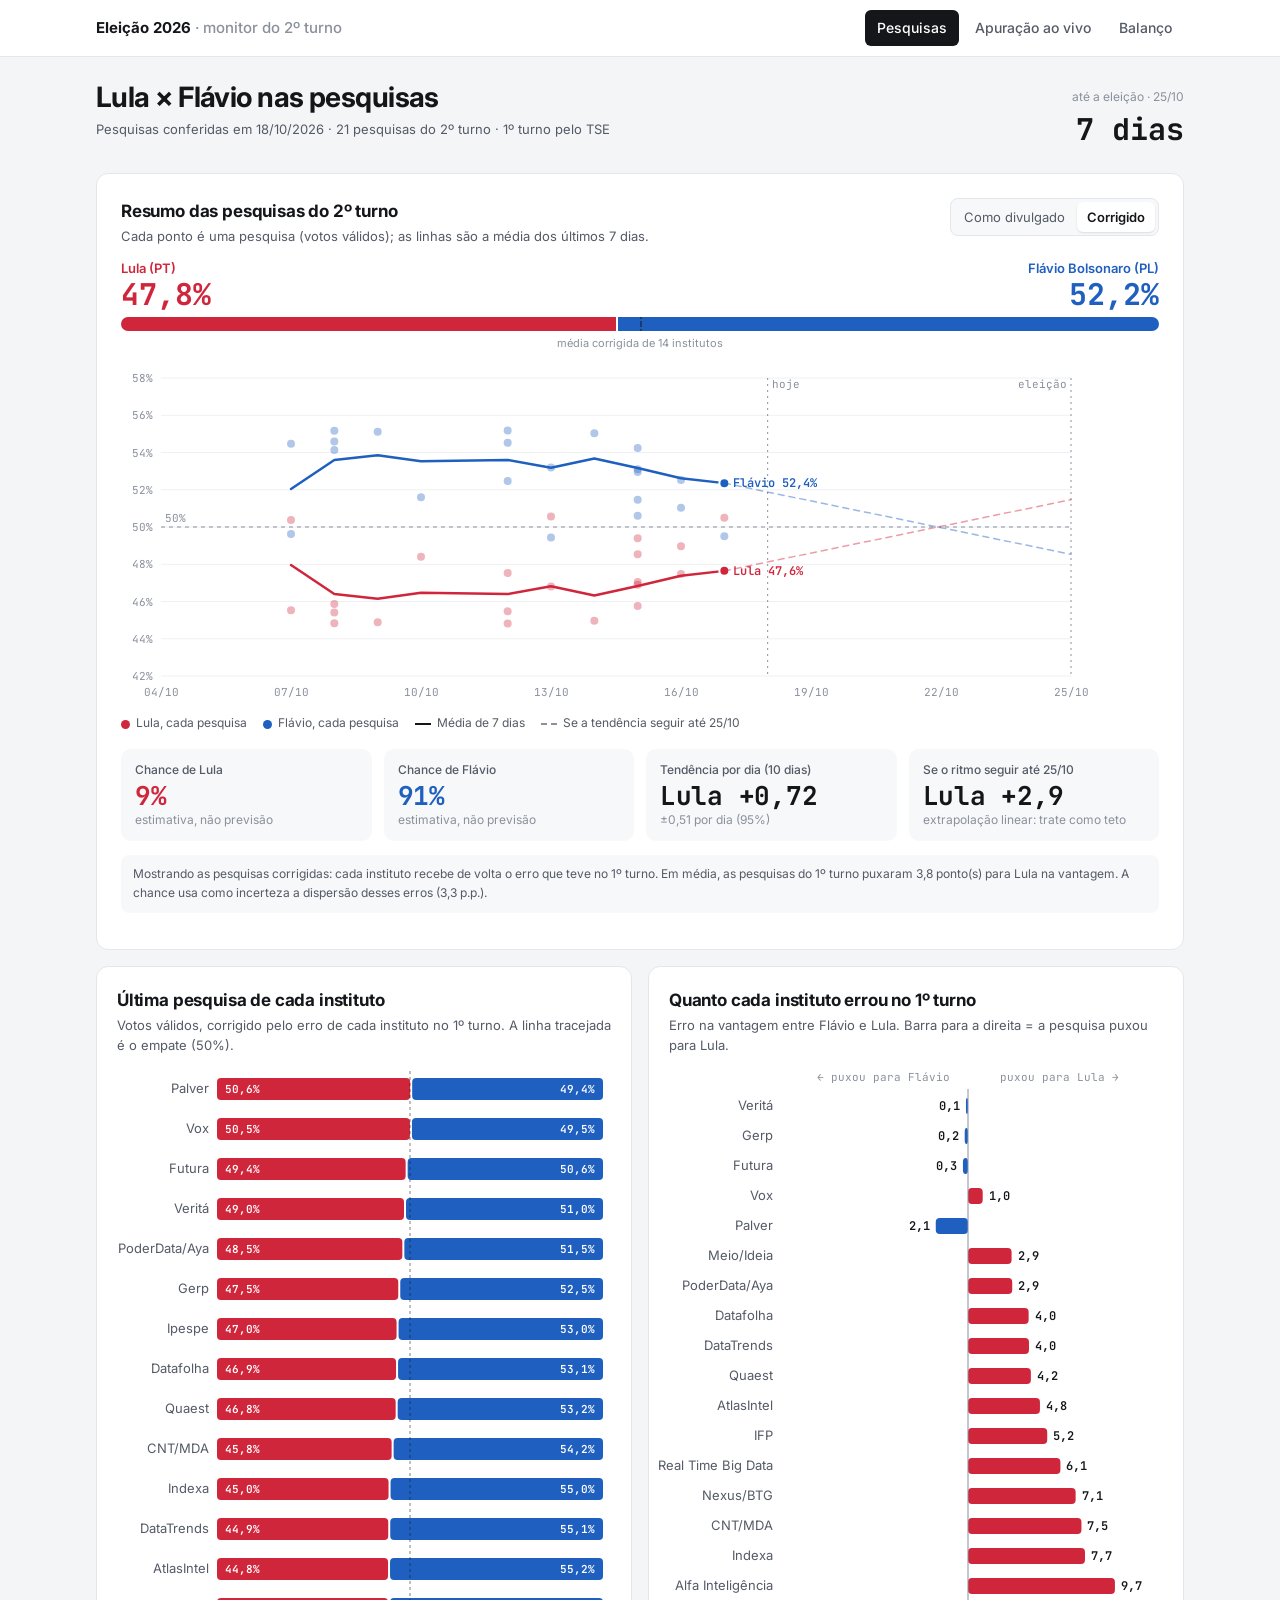
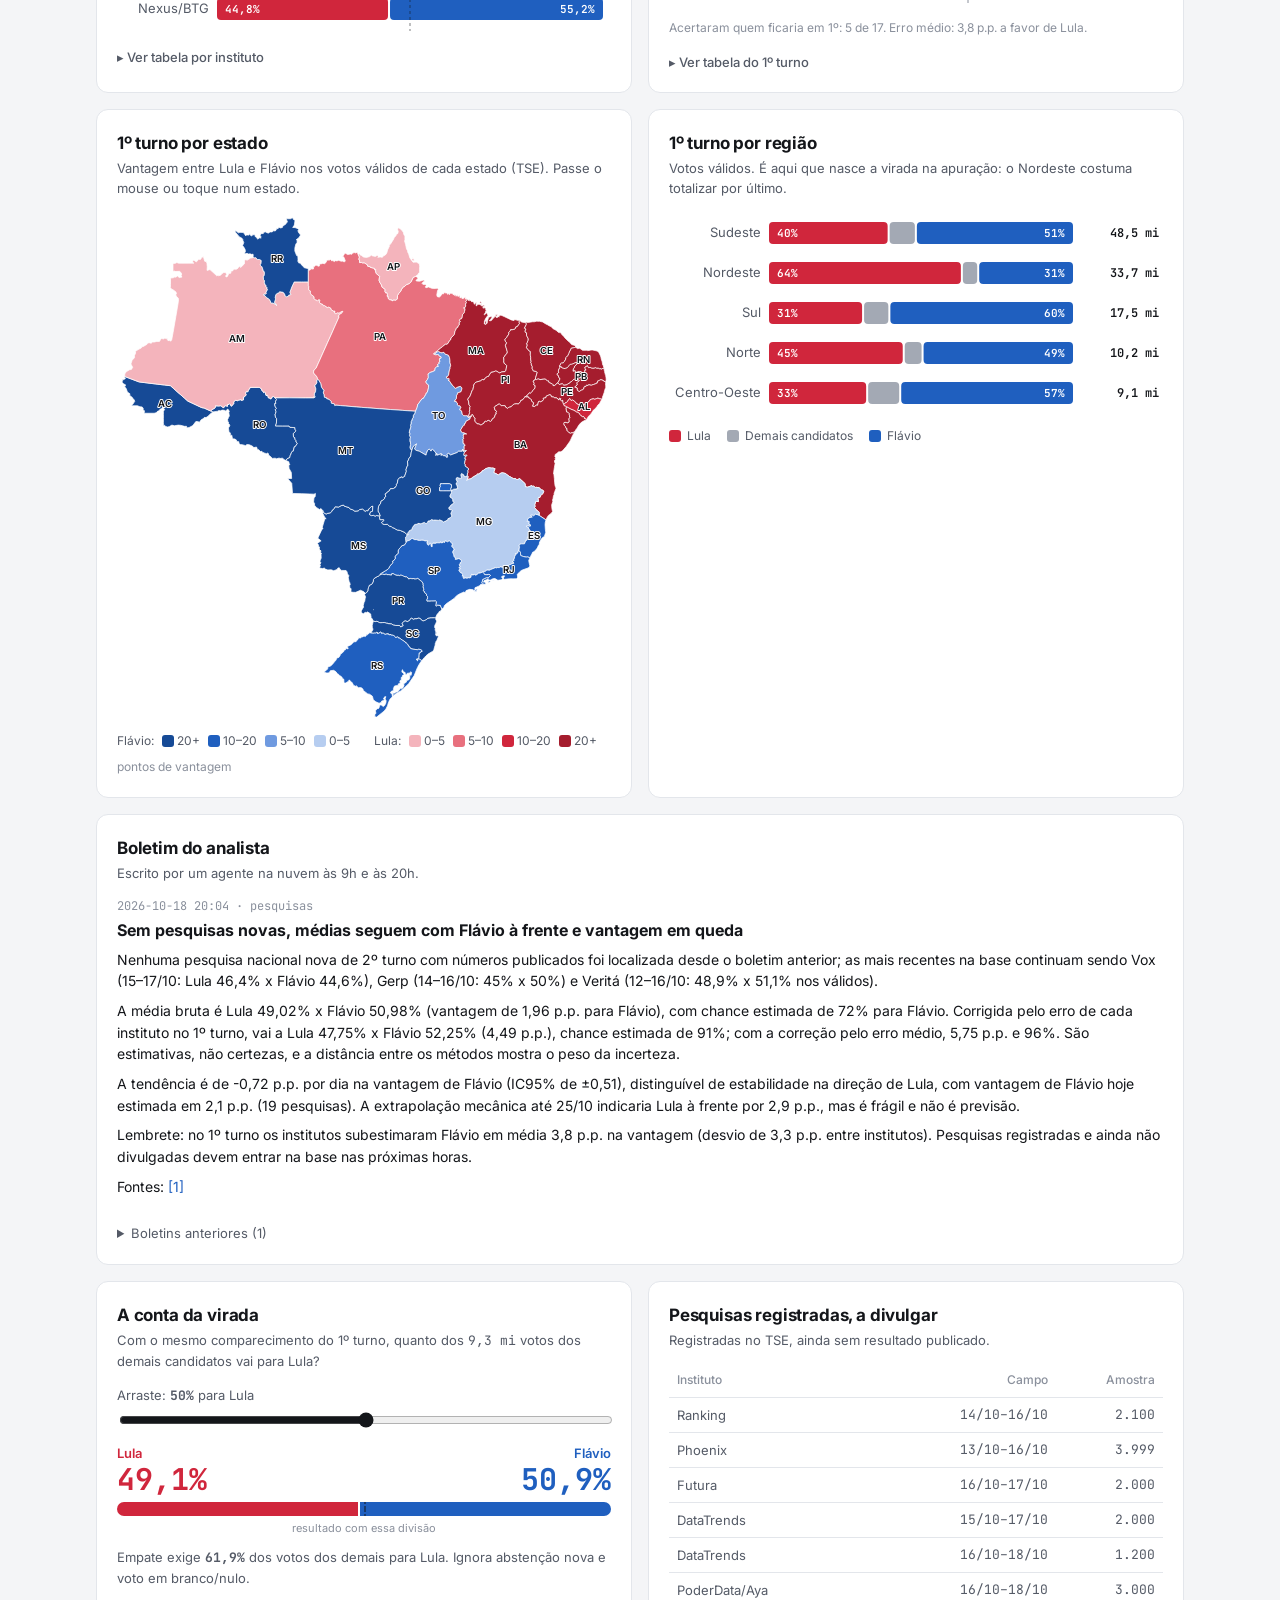
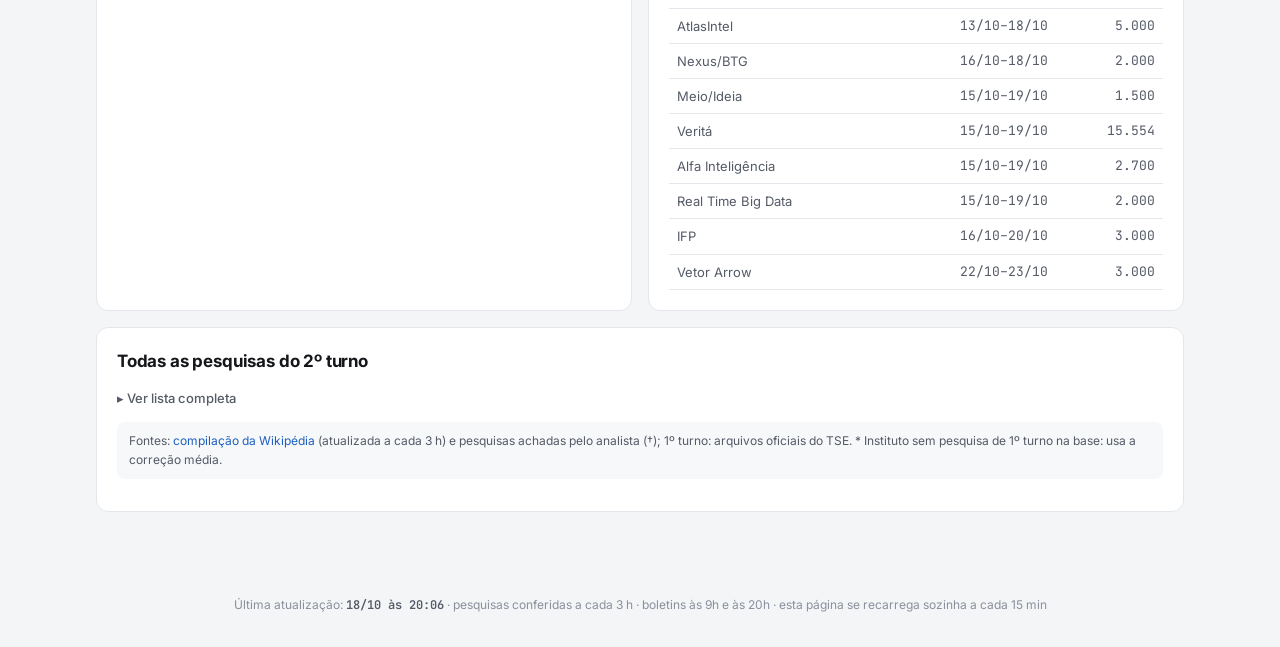
==== commit 7c81d258: "Mapas por estado e painel de probabilidade de virada - Mapa do Brasil (malha do IBGE) no 1º turno, n" ====
--- a/painel/index.html
+++ b/painel/index.html
@@ -7,7 +7,7 @@
 <title>Monitor Eleição 2026</title>
 <link rel="preconnect" href="https://fonts.googleapis.com">
 <link href="https://fonts.googleapis.com/css2?family=Inter:wght@400;500;600;700&family=JetBrains+Mono:wght@400;600&display=swap" rel="stylesheet">
-<link rel="stylesheet" href="estilo.css?v=10">
+<link rel="stylesheet" href="estilo.css?v=11">
 </head>
 <body>
 <nav class="barra-topo"><div class="dentro">
@@ -65,12 +65,10 @@
 
   <div class="grade">
     <section class="cartao">
-      <h2>A conta da virada</h2>
-      <p class="sub">Com o mesmo comparecimento do 1º turno, quanto dos <span class="num" id="outrosVotos"></span> votos dos demais candidatos vai para Lula?</p>
-      <label for="transf" class="sub" style="display:block;margin-bottom:4px">Arraste: <b class="num" id="transfValor"></b> para Lula</label>
-      <input type="range" id="transf" min="0" max="100" step="1" value="50">
-      <div id="dueloTransf" style="margin-top:8px"></div>
-      <p class="sub" id="empate" style="margin:10px 0 0"></p>
+      <h2>1º turno por estado</h2>
+      <p class="sub">Vantagem entre Lula e Flávio nos votos válidos de cada estado (TSE). Passe o mouse ou toque num estado.</p>
+      <div class="grafico" id="mapa1t"></div>
+      <div id="legMapa1t"></div>
     </section>
     <section class="cartao">
       <h2>1º turno por região</h2>
@@ -84,11 +82,20 @@
     </section>
   </div>
 
+  <section class="cartao" id="secBoletins" style="display:none">
+    <h2>Boletim do analista</h2>
+    <p class="sub">Escrito por um agente na nuvem às 9h e às 20h.</p>
+    <div id="boletins"></div>
+  </section>
+
   <div class="grade">
-    <section class="cartao" id="secBoletins" style="display:none">
-      <h2>Boletim do analista</h2>
-      <p class="sub">Escrito por um agente na nuvem às 9h e às 20h.</p>
-      <div id="boletins"></div>
+    <section class="cartao">
+      <h2>A conta da virada</h2>
+      <p class="sub">Com o mesmo comparecimento do 1º turno, quanto dos <span class="num" id="outrosVotos"></span> votos dos demais candidatos vai para Lula?</p>
+      <label for="transf" class="sub" style="display:block;margin-bottom:4px">Arraste: <b class="num" id="transfValor"></b> para Lula</label>
+      <input type="range" id="transf" min="0" max="100" step="1" value="50">
+      <div id="dueloTransf" style="margin-top:8px"></div>
+      <p class="sub" id="empate" style="margin:10px 0 0"></p>
     </section>
     <section class="cartao">
       <h2>Pesquisas registradas, a divulgar</h2>
@@ -105,7 +112,8 @@
 </main>
 <footer class="rodape" id="rodape"></footer>
 
-<script src="graficos.js?v=10"></script>
+<script src="graficos.js?v=11"></script>
+<script src="mapa-br.js?v=1"></script>
 <script>document.write('<script src="dados.js?t=' + Date.now() + '"><\/script>'); /* sempre a versão mais nova dos dados, sem esperar o cache */</script>
 <script>
 (() => {
@@ -295,6 +303,18 @@
     })),
   });
 
+  // ------------------------------------------------ mapa do 1º turno
+  const NOMES_UF = { ac: "Acre", al: "Alagoas", am: "Amazonas", ap: "Amapá", ba: "Bahia", ce: "Ceará", df: "Distrito Federal", es: "Espírito Santo", go: "Goiás", ma: "Maranhão", mg: "Minas Gerais", ms: "Mato Grosso do Sul", mt: "Mato Grosso", pa: "Pará", pb: "Paraíba", pe: "Pernambuco", pi: "Piauí", pr: "Paraná", rj: "Rio de Janeiro", rn: "Rio Grande do Norte", ro: "Rondônia", rr: "Roraima", rs: "Rio Grande do Sul", sc: "Santa Catarina", se: "Sergipe", sp: "São Paulo", to: "Tocantins" };
+  const valores1t = {};
+  for (const [uf, r] of Object.entries(D.primeiro_turno)) {
+    if (!NOMES_UF[uf]) continue;
+    const l = 100 * r.lula / r.validos, f = 100 * r.flavio / r.validos, m = l - f;
+    valores1t[uf] = { cor: G.corMargem(m),
+      dica: `<b>${NOMES_UF[uf]}</b><br>Lula ${fmt(l)}% · Flávio ${fmt(f)}% · demais ${fmt(100 - l - f)}%<br>Vantagem: ${m >= 0 ? "Lula" : "Flávio"} +${fmt(Math.abs(m))} · ${milhoes(r.validos)} válidos` };
+  }
+  G.mapa(el("mapa1t"), { valores: valores1t, rotulo: "Resultado do 1º turno por estado" });
+  el("legMapa1t").innerHTML = G.legendaMapa();
+
   // ------------------------------------------------ boletins
   const bol = D.boletins || [];
   if (bol.length) {
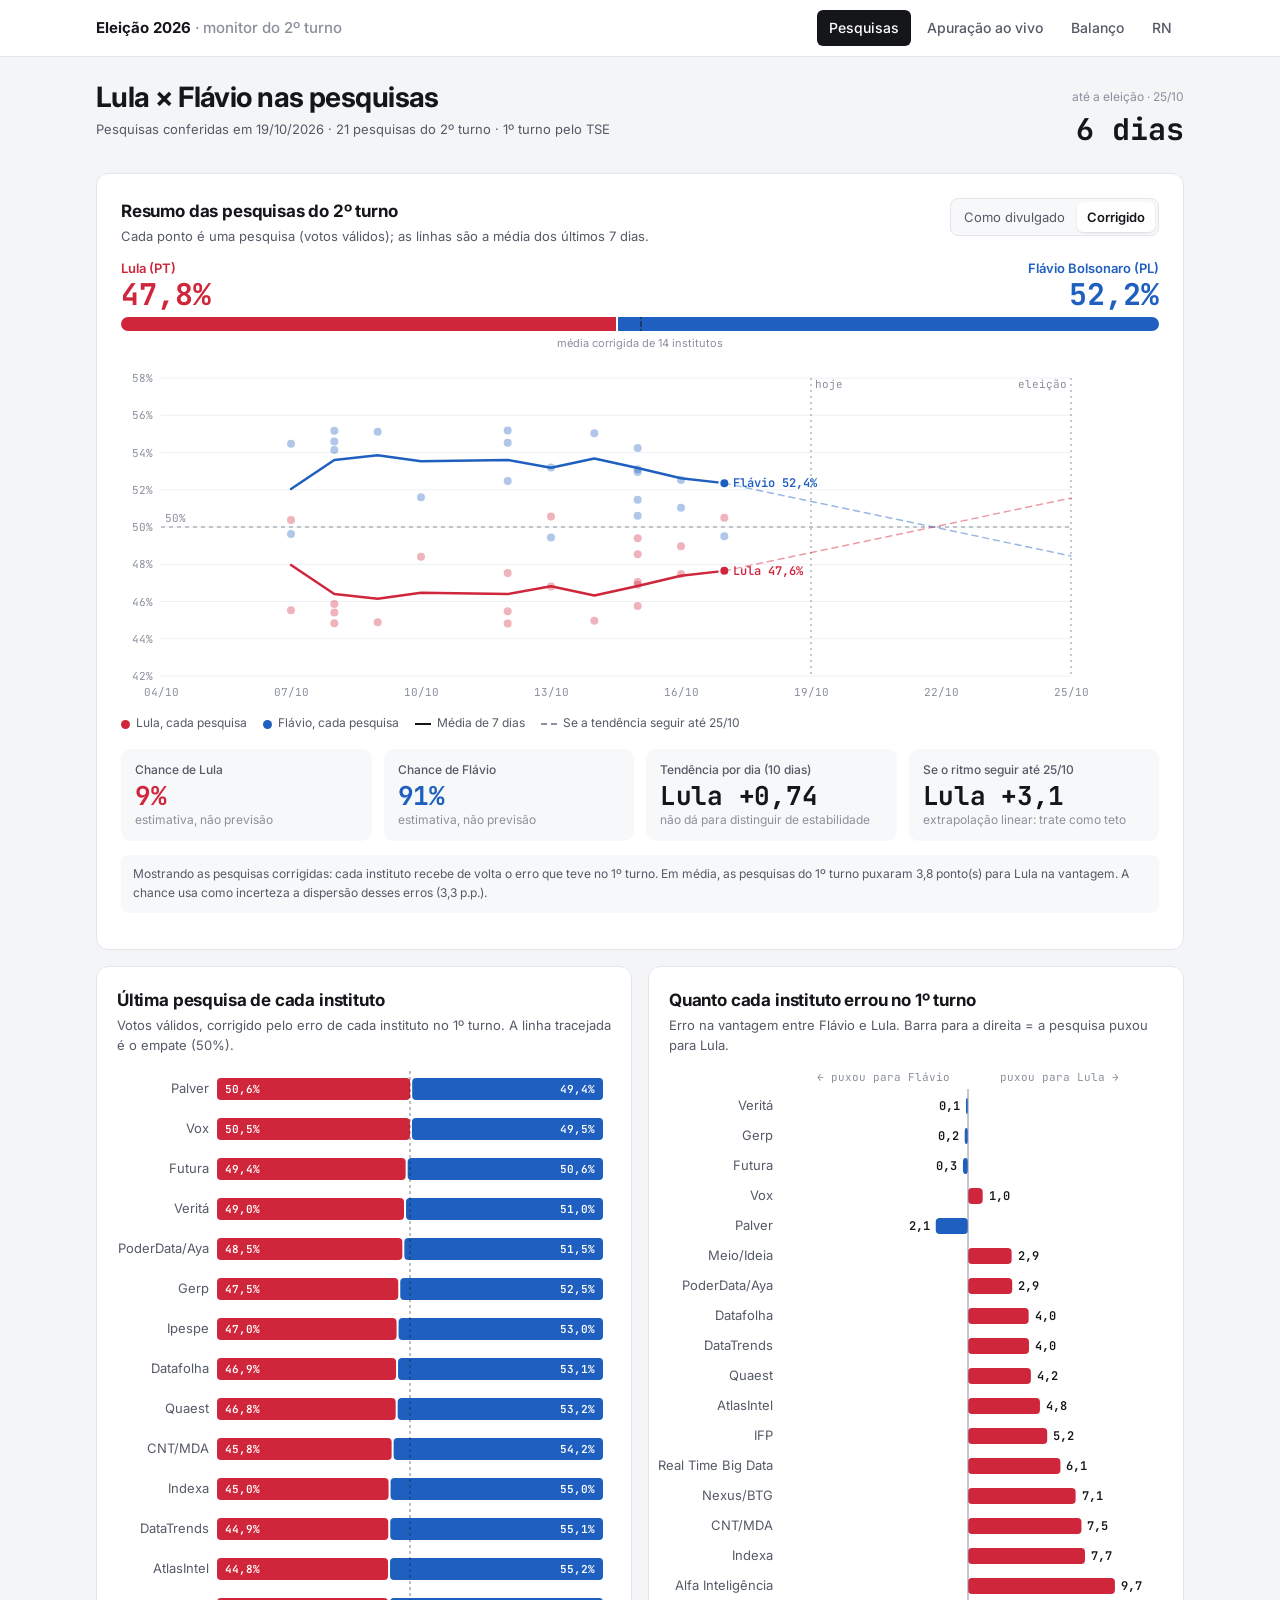
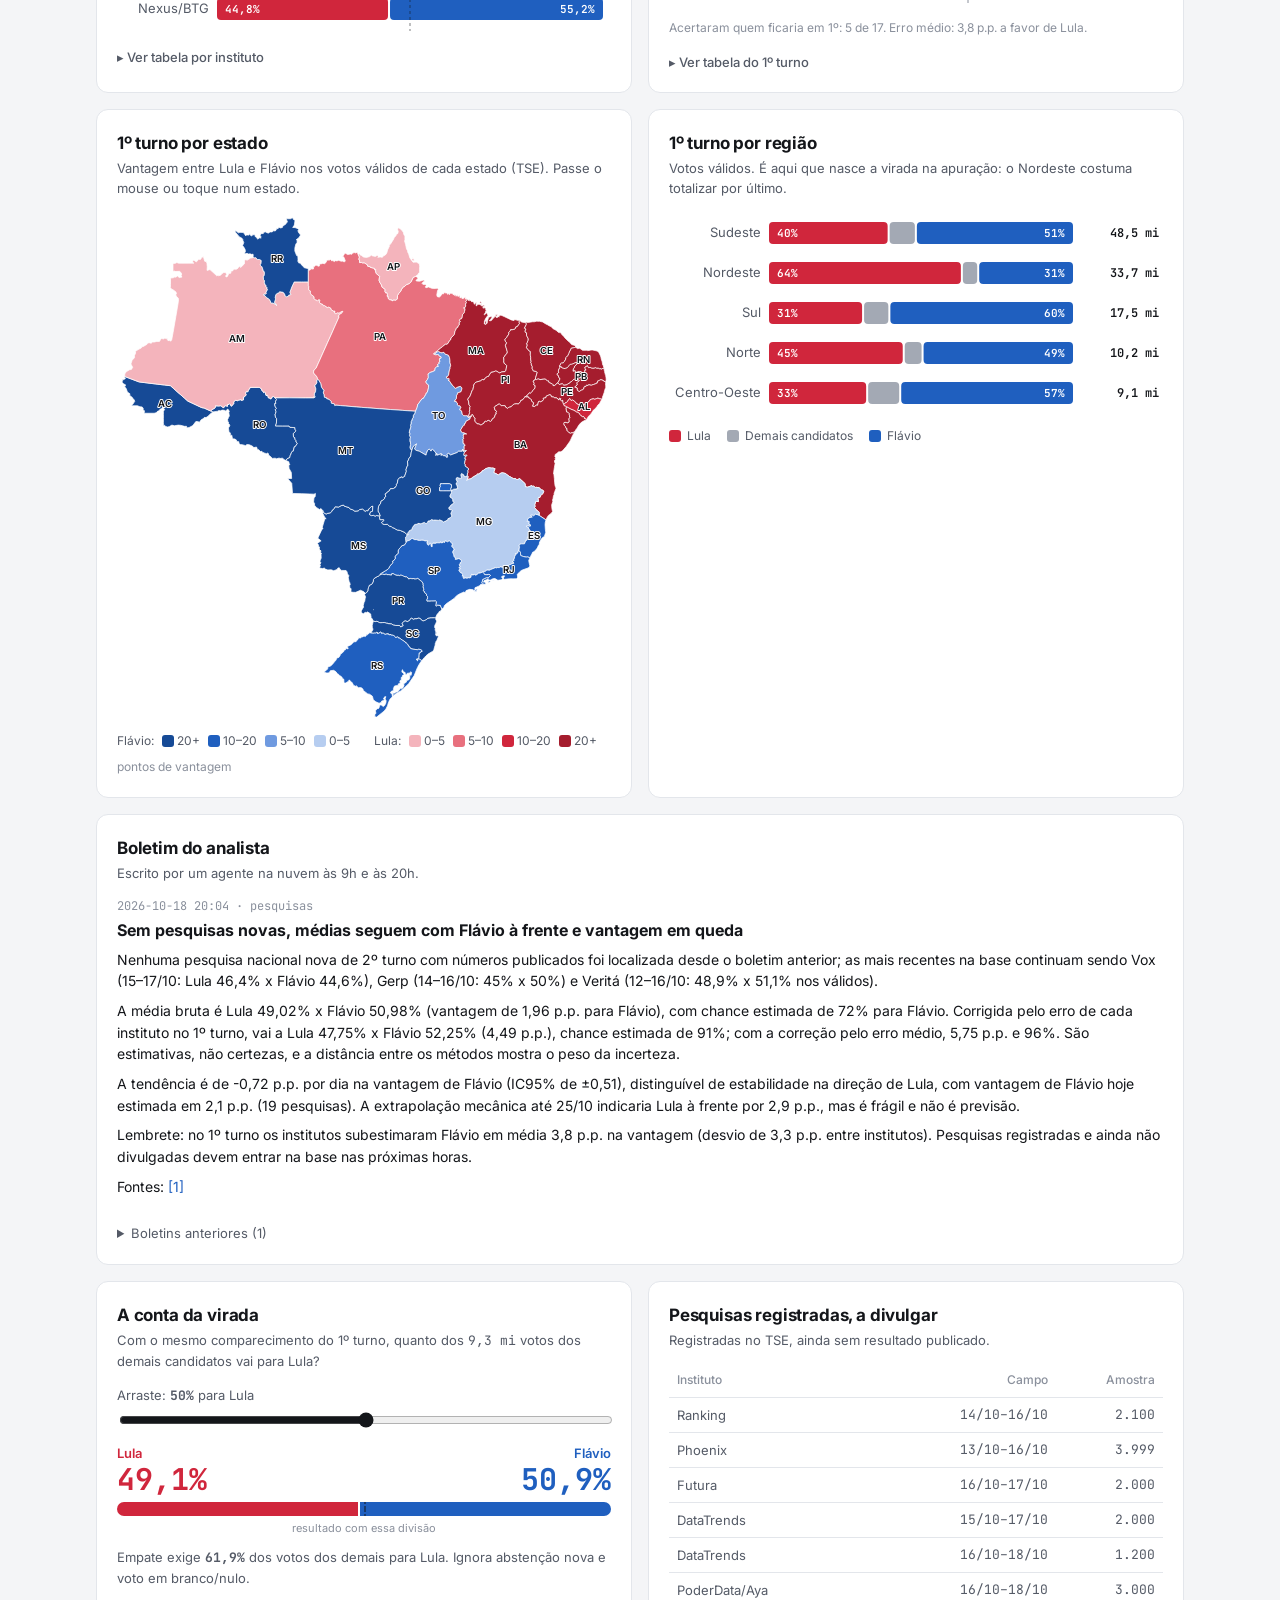
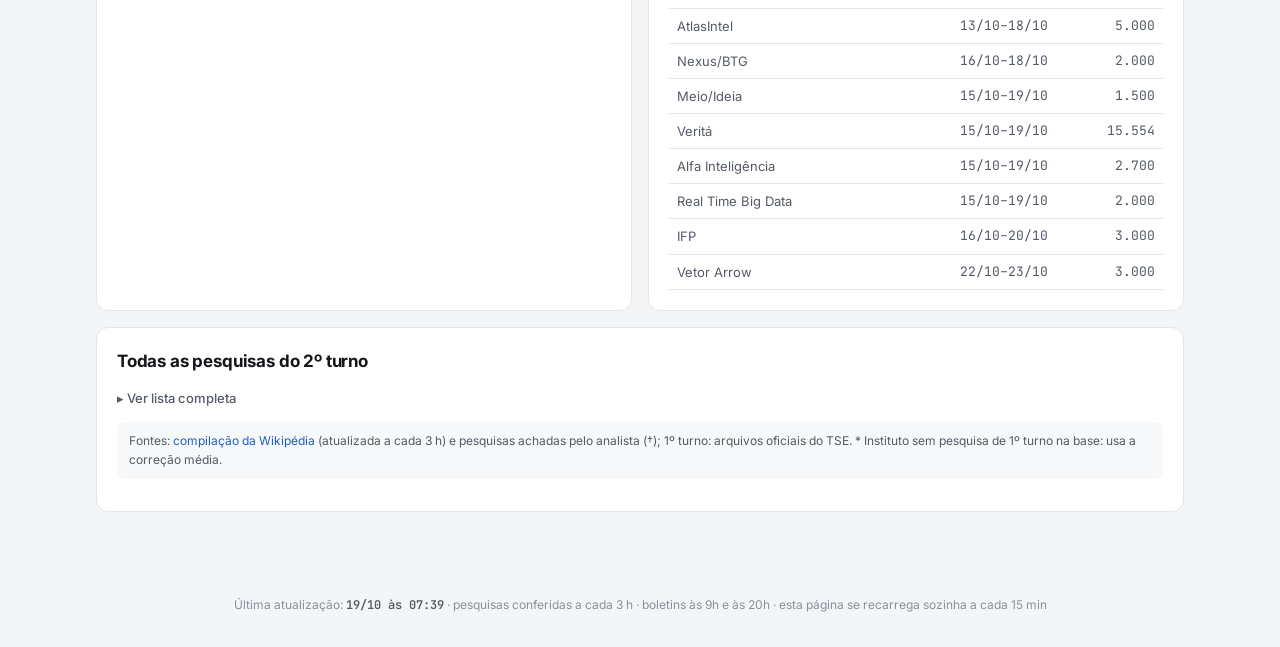
==== commit 0d8d7e07: "RN: governador (Cadu × Allyson) — pesquisas, mapa por município e apuração ao vivo - Dados do 1º tur" ====
--- a/painel/index.html
+++ b/painel/index.html
@@ -12,7 +12,7 @@
 <body>
 <nav class="barra-topo"><div class="dentro">
   <a class="marca" href="index.html">Eleição 2026<span> · monitor do 2º turno</span></a>
-  <div class="abas"><a href="index.html" aria-current="page">Pesquisas</a><a href="apuracao.html">Apuração<span class="longo"> ao vivo</span></a><a href="balanco.html">Balanço</a></div>
+  <div class="abas"><a href="index.html" aria-current="page">Pesquisas</a><a href="apuracao.html">Apuração<span class="longo"> ao vivo</span></a><a href="balanco.html">Balanço</a><a href="rn.html">RN</a></div>
 </div></nav>
 
 <main>
@@ -225,7 +225,7 @@
       kpi("Se o ritmo seguir até 25/10", t ? (t.dia25 >= 0 ? "Flávio " : "Lula ") + sinal(Math.abs(t.dia25)) : "—", "extrapolação linear: trate como teto");
     el("explicaModo").innerHTML = modo === "bruta"
       ? "Mostrando as pesquisas como foram divulgadas, convertidas para votos válidos."
-      : `Mostrando as pesquisas corrigidas: cada instituto recebe de volta o erro que teve no 1º turno. Em média, as pesquisas do 1º turno puxaram ${fmt(Math.abs(erroMedio))} ponto(s) para Lula na vantagem. A chance usa como incerteza a dispersão desses erros (${fmt(desvio)} p.p.).`;
+      : `Mostrando as pesquisas corrigidas: cada instituto recebe de volta o erro que teve no 1º turno. Em média, as pesquisas do 1º turno puxaram ${fmt(Math.abs(erroMedio))} ponto(s) para ${erroMedio < 0 ? "Lula" : "Flávio"} na vantagem. A chance usa como incerteza a dispersão desses erros (${fmt(desvio)} p.p.).`;
     desenhaInstitutos();
   }
   document.querySelectorAll("#modos button").forEach(b => b.addEventListener("click", () => { modo = b.dataset.modo; desenhaResumo(); }));
@@ -263,7 +263,7 @@
     })),
   });
   const acertaram = erros.filter(e => e.v.flavio > e.v.lula).length;
-  el("resumoErros").textContent = `Acertaram quem ficaria em 1º: ${acertaram} de ${erros.length}. Erro médio: ${fmt(Math.abs(erroMedio))} p.p. a favor de Lula.`;
+  el("resumoErros").textContent = `Acertaram quem ficaria em 1º: ${acertaram} de ${erros.length}. Erro médio: ${fmt(Math.abs(erroMedio))} p.p. a favor de ${erroMedio < 0 ? "Lula" : "Flávio"}.`;
   el("erros1t").innerHTML = `<tr><th>Instituto</th><th>Data</th><th>Lula</th><th>Flávio</th><th>Erro vantagem</th><th>Líder certo?</th></tr>` +
     `<tr class="destaque"><td>Resultado TSE</td><td class="num">04/10</td><td class="num">${fmt(real.lula)}</td><td class="num">${fmt(real.flavio)}</td><td></td><td></td></tr>` +
     [...erros].sort((a, b) => Math.abs(a.erroMargem) - Math.abs(b.erroMargem)).map(e => `<tr><td>${esc(e.instituto)}</td><td class="num">${dataBR(e.fim)}</td><td class="num">${fmt(e.v.lula)}</td><td class="num">${fmt(e.v.flavio)}</td><td class="num">${sinal(e.erroMargem)}</td><td>${e.v.flavio > e.v.lula ? "sim" : "não"}</td></tr>`).join("");
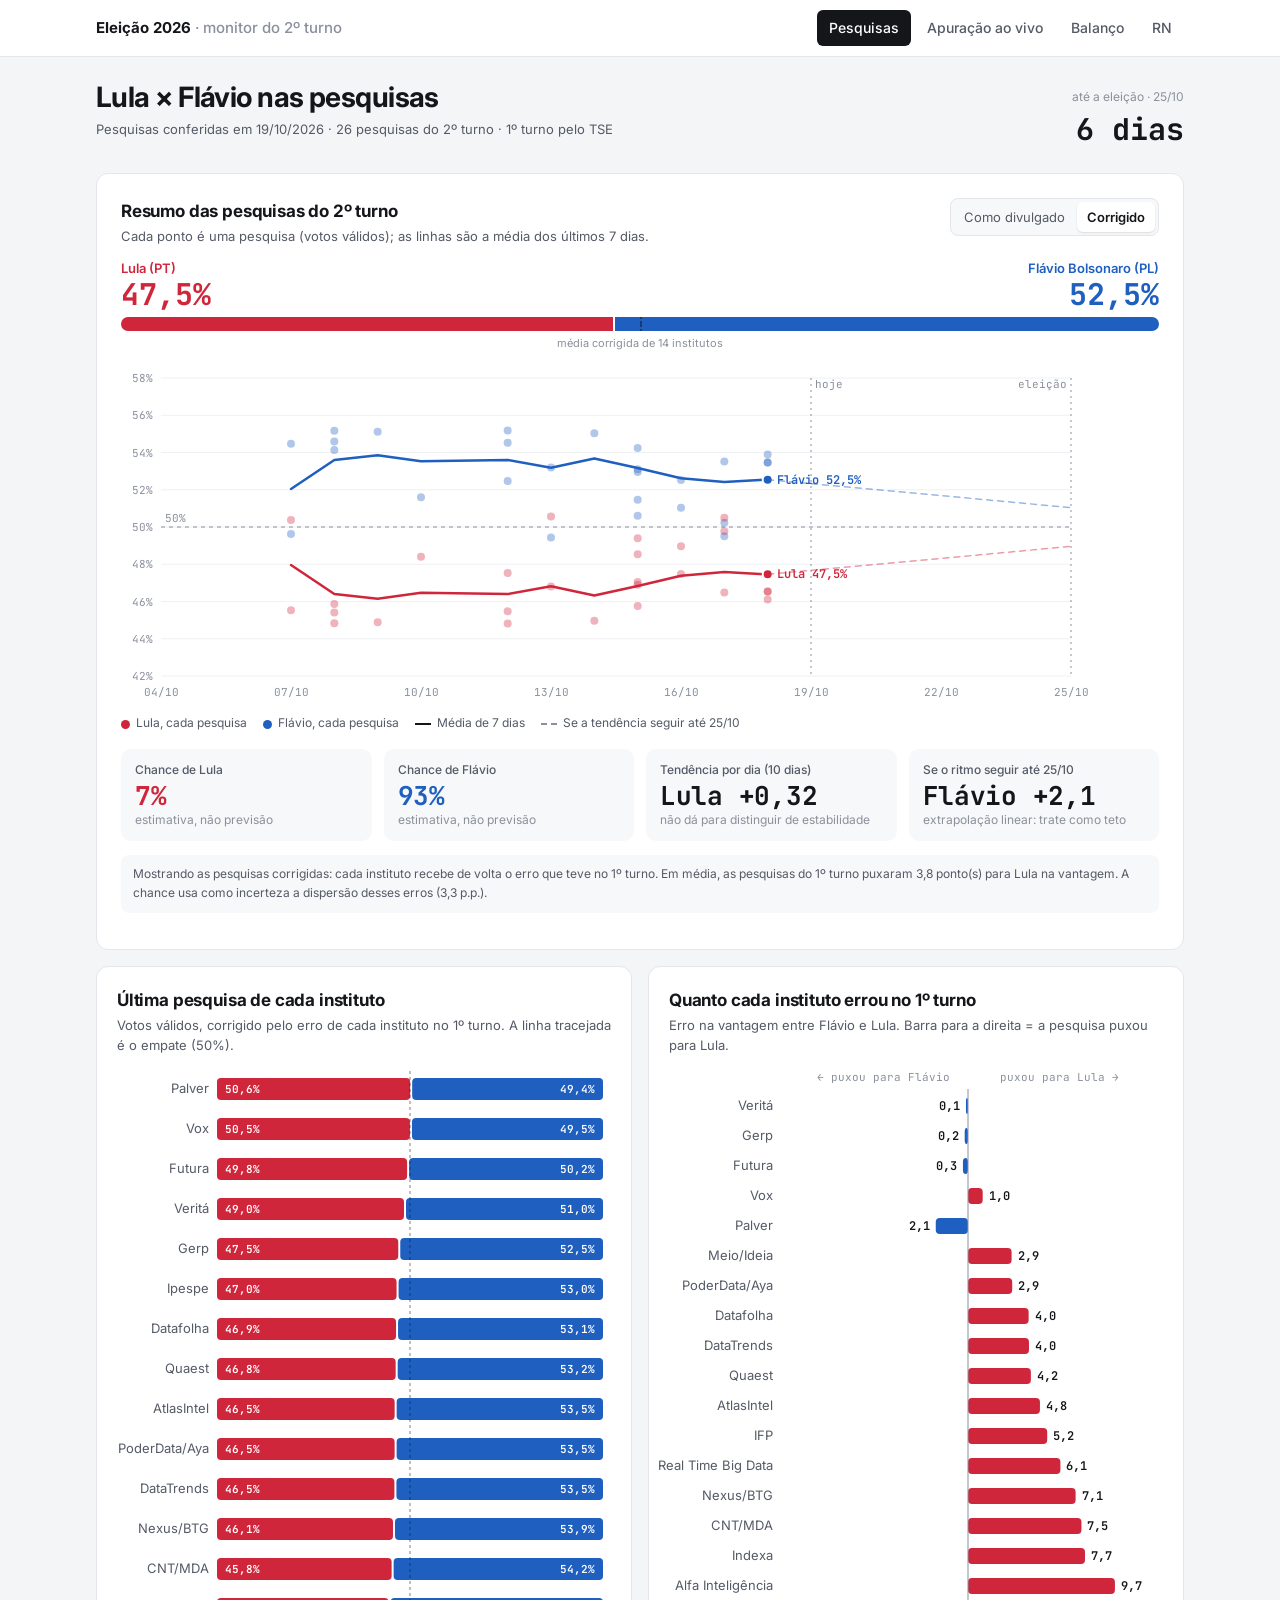
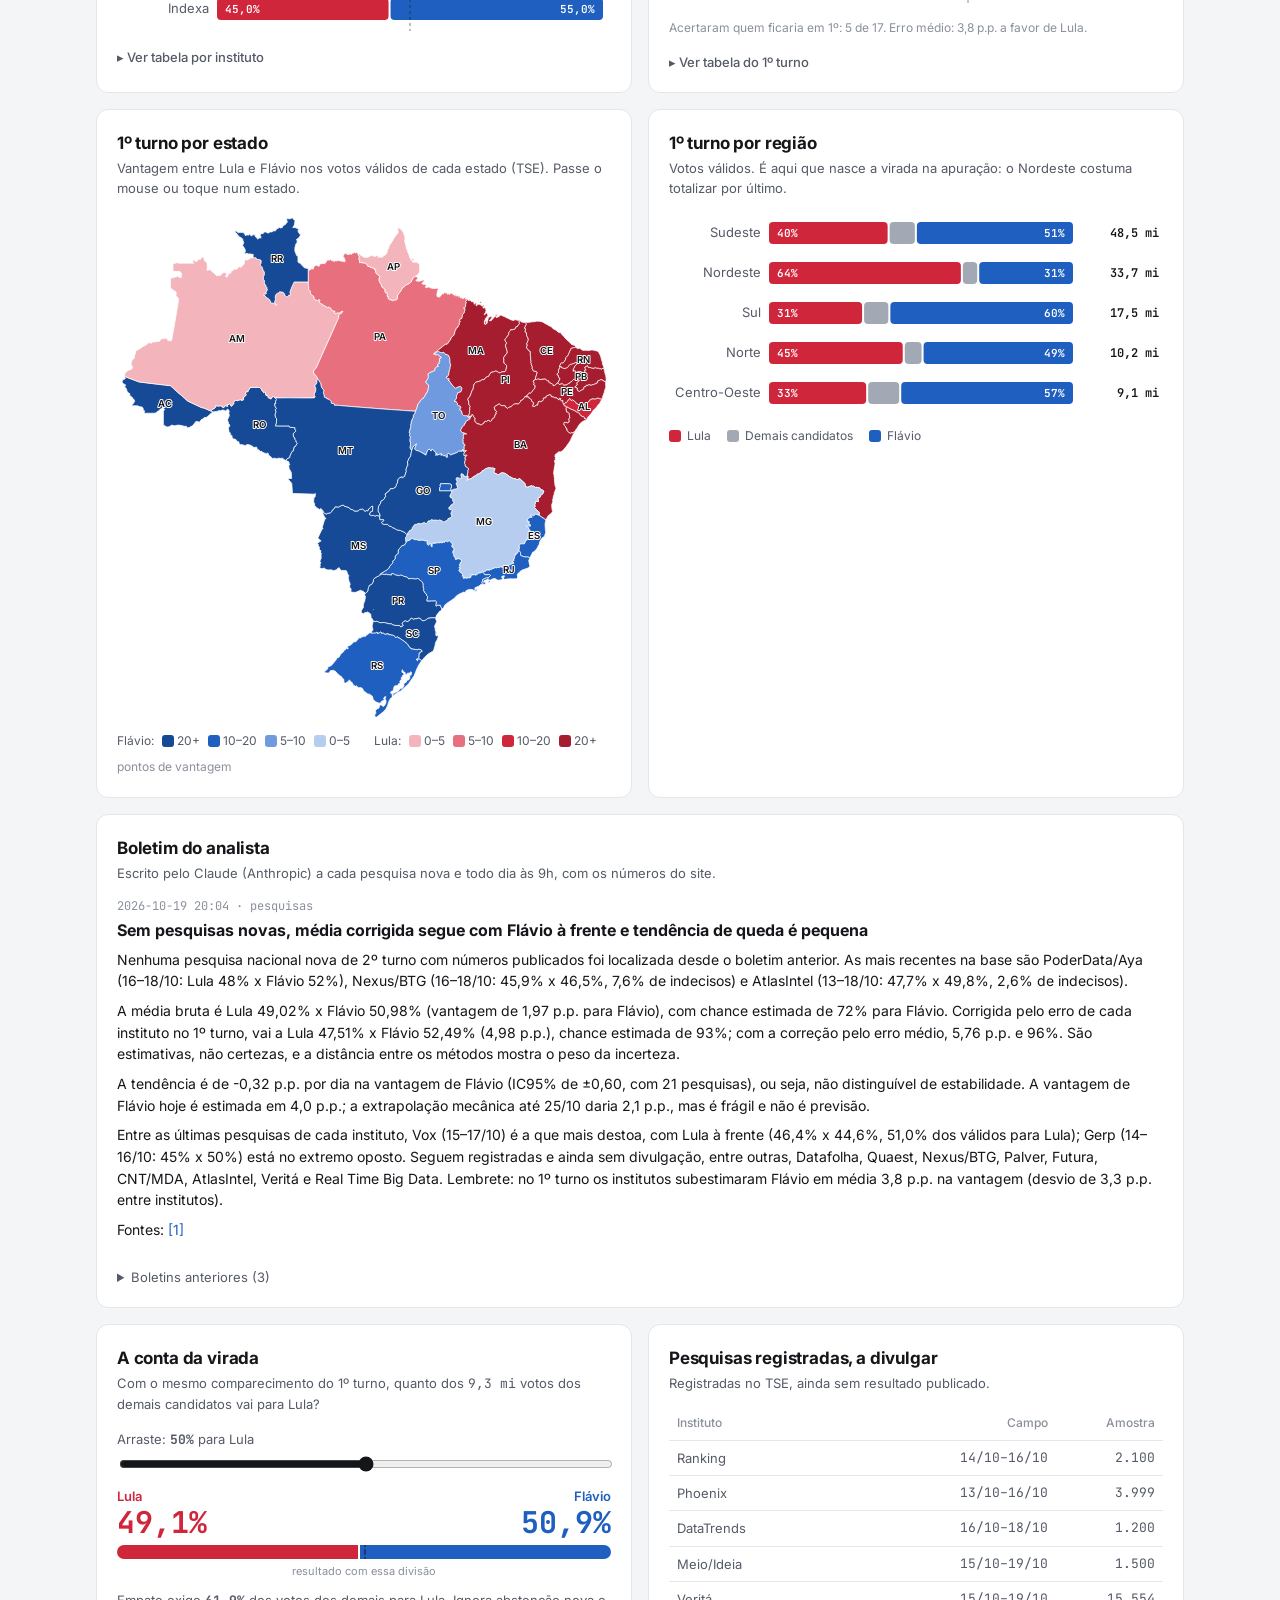
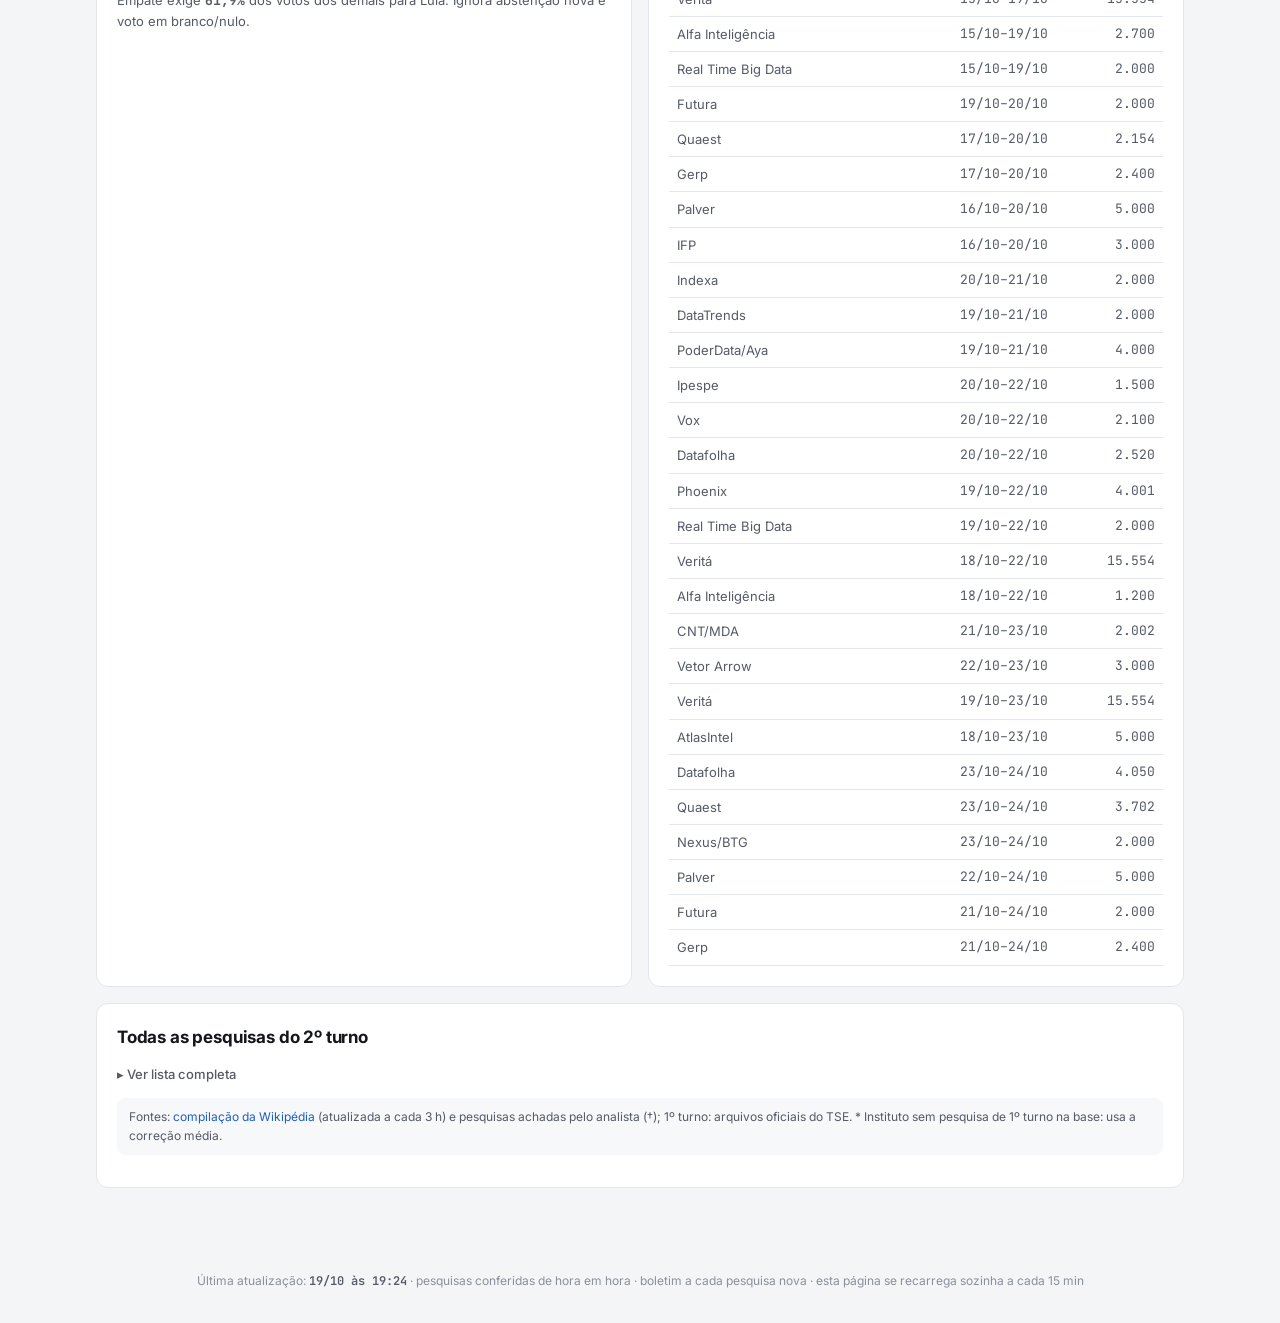
==== commit 5a92526b: "Analista pela API do Claude (Opus 5.5, raciocínio adaptativo, esforço alto) - scripts/analista_api.p" ====
--- a/painel/index.html
+++ b/painel/index.html
@@ -7,7 +7,7 @@
 <title>Monitor Eleição 2026</title>
 <link rel="preconnect" href="https://fonts.googleapis.com">
 <link href="https://fonts.googleapis.com/css2?family=Inter:wght@400;500;600;700&family=JetBrains+Mono:wght@400;600&display=swap" rel="stylesheet">
-<link rel="stylesheet" href="estilo.css?v=11">
+<link rel="stylesheet" href="estilo.css?v=13">
 </head>
 <body>
 <nav class="barra-topo"><div class="dentro">
@@ -84,7 +84,7 @@
 
   <section class="cartao" id="secBoletins" style="display:none">
     <h2>Boletim do analista</h2>
-    <p class="sub">Escrito por um agente na nuvem às 9h e às 20h.</p>
+    <p class="sub">Escrito pelo Claude (Anthropic) a cada pesquisa nova e todo dia às 9h, com os números do site.</p>
     <div id="boletins"></div>
   </section>
 
@@ -112,7 +112,7 @@
 </main>
 <footer class="rodape" id="rodape"></footer>
 
-<script src="graficos.js?v=11"></script>
+<script src="graficos.js?v=13"></script>
 <script src="mapa-br.js?v=1"></script>
 <script>document.write('<script src="dados.js?t=' + Date.now() + '"><\/script>'); /* sempre a versão mais nova dos dados, sem esperar o cache */</script>
 <script>
@@ -340,7 +340,7 @@
   // Rodapé: quando o robô conferiu as pesquisas pela última vez e o ritmo de cada atualização.
   const conf = P.conferido_em || P.atualizado_em;
   const quando = conf.length > 10 ? `${dataBR(conf)} às ${conf.slice(11, 16)}` : dataBR(conf);
-  el("rodape").innerHTML = `Última atualização: <b class="num">${quando}</b> · pesquisas conferidas a cada 3 h · boletins às 9h e às 20h · esta página se recarrega sozinha a cada 15 min`;
+  el("rodape").innerHTML = `Última atualização: <b class="num">${quando}</b> · pesquisas conferidas de hora em hora · boletim a cada pesquisa nova · esta página se recarrega sozinha a cada 15 min`;
 
   desenhaResumo();
   // O robô atualiza as pesquisas a cada 3 h; a página se recarrega a cada 15 min para pegar a versão nova.
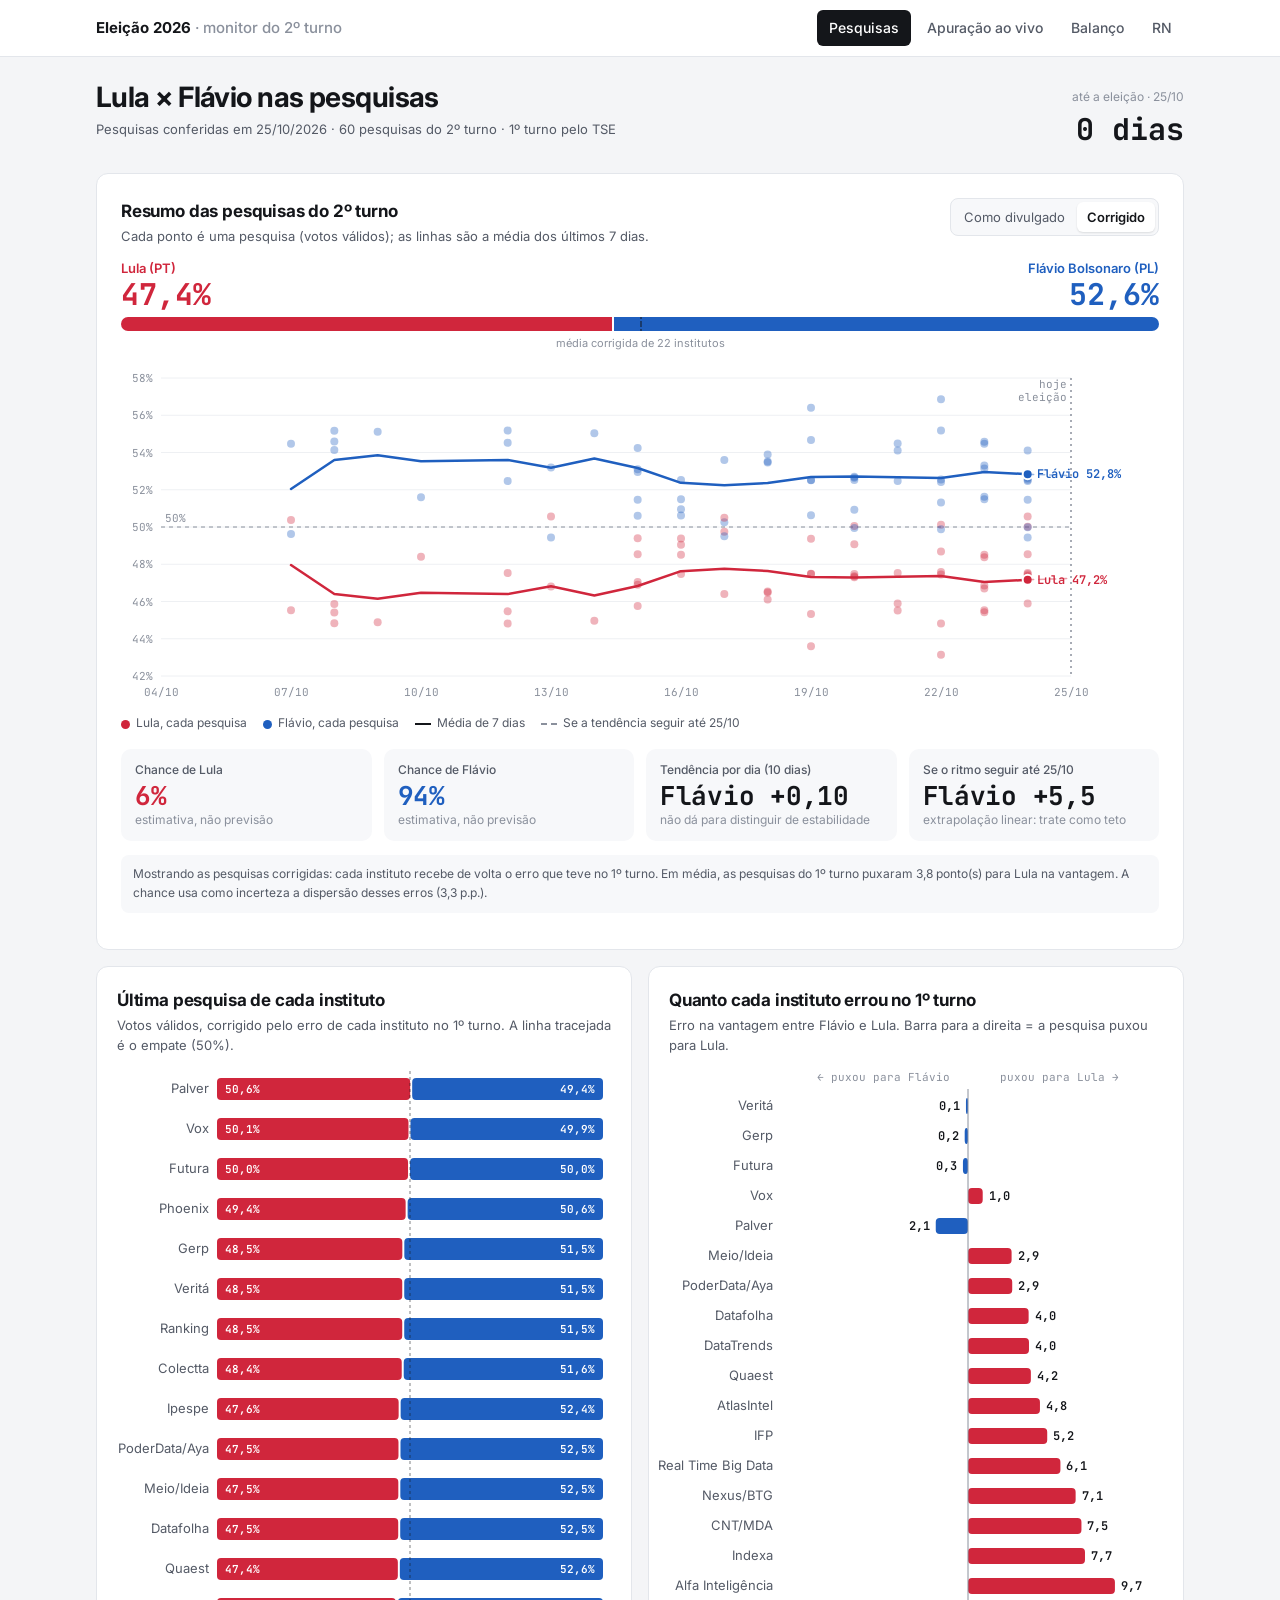
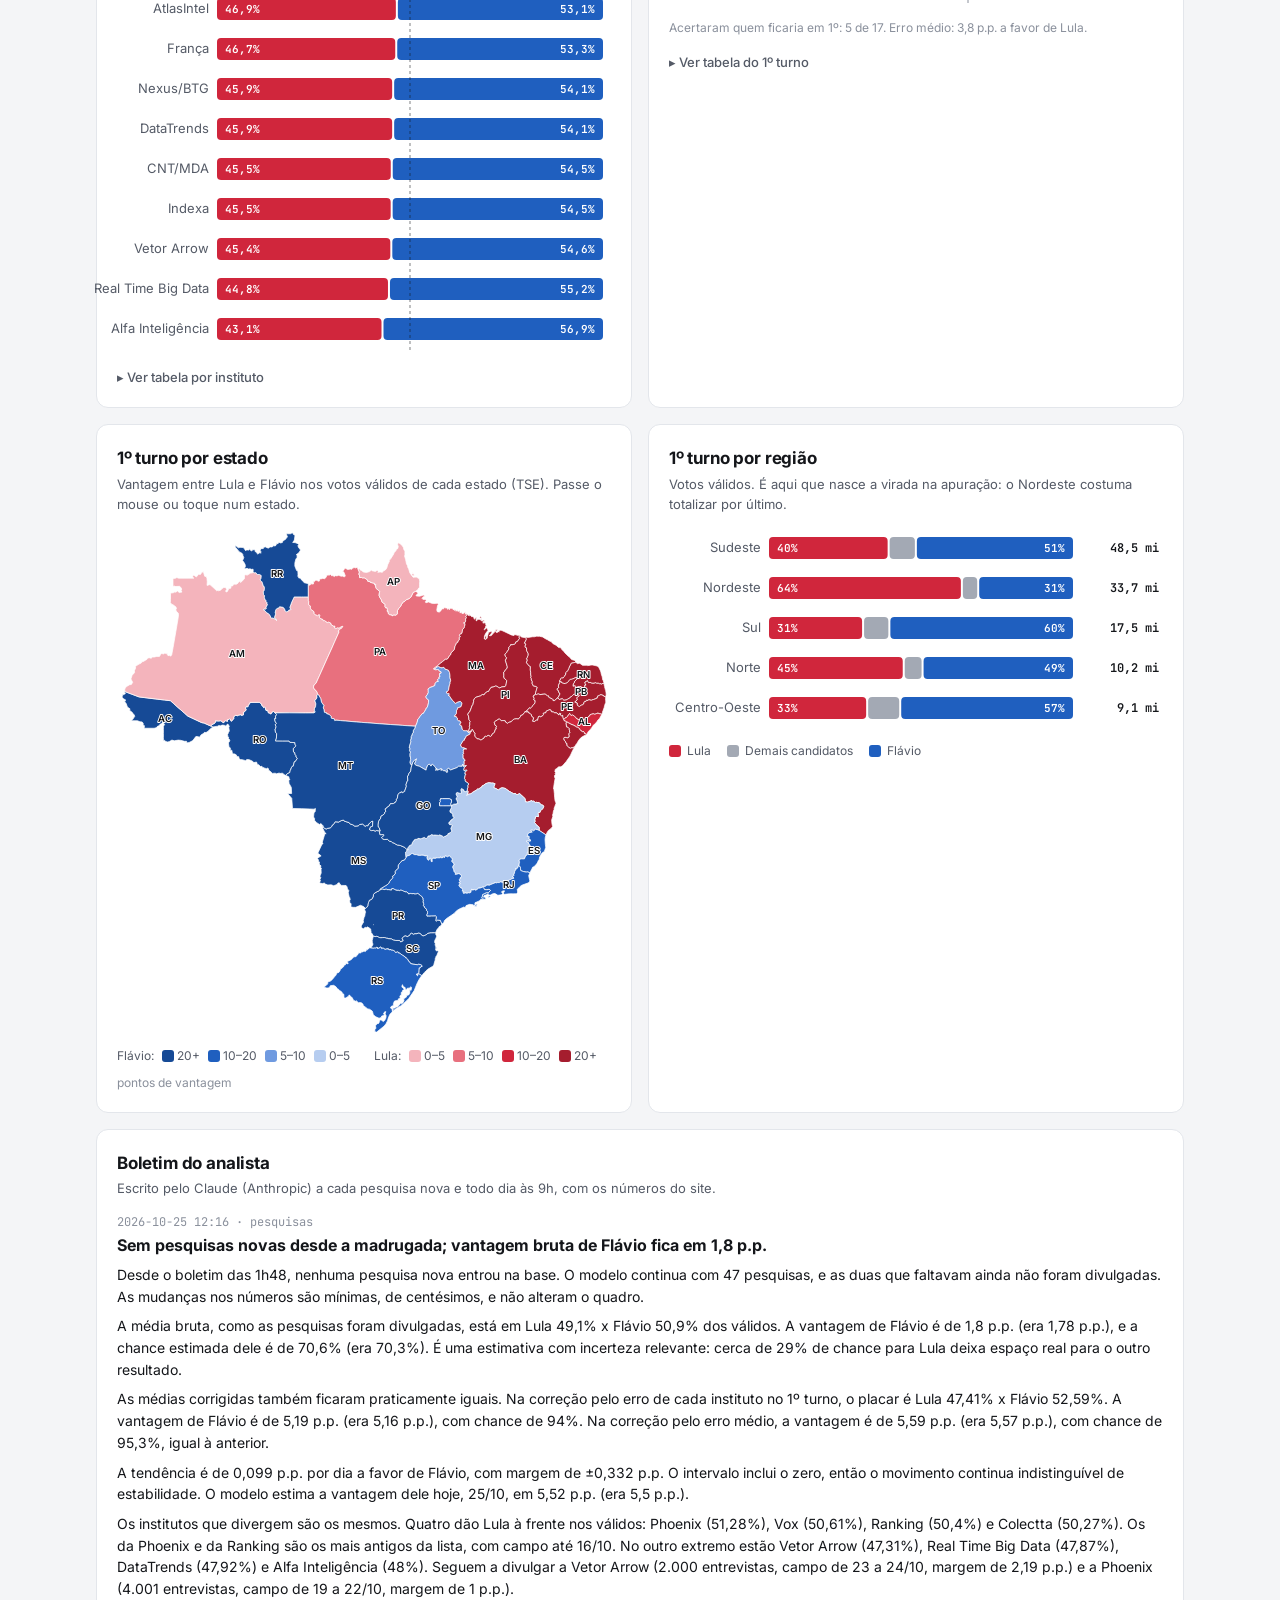
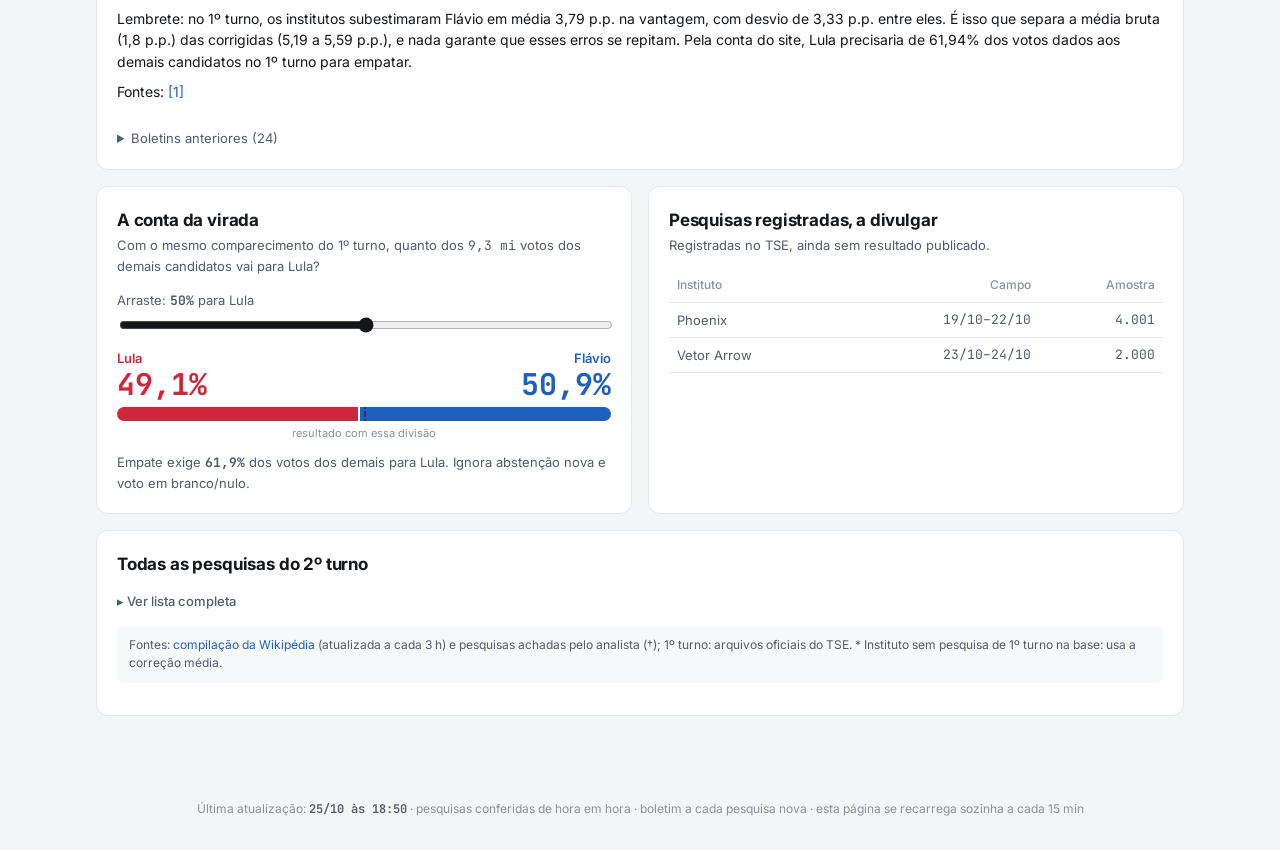
==== commit fed217a1: "Noite da apuração: aba RN abre a apuração do RN e atalho na apuração nacional Co-Authored-By: Claude" ====
--- a/painel/index.html
+++ b/painel/index.html
@@ -12,7 +12,7 @@
 <body>
 <nav class="barra-topo"><div class="dentro">
   <a class="marca" href="index.html">Eleição 2026<span> · monitor do 2º turno</span></a>
-  <div class="abas"><a href="index.html" aria-current="page">Pesquisas</a><a href="apuracao.html">Apuração<span class="longo"> ao vivo</span></a><a href="balanco.html">Balanço</a><a href="rn.html">RN</a></div>
+  <div class="abas"><a href="index.html" aria-current="page">Pesquisas</a><a href="apuracao.html">Apuração<span class="longo"> ao vivo</span></a><a href="balanco.html">Balanço</a><a href="rn-apuracao.html">RN</a></div>
 </div></nav>
 
 <main>
